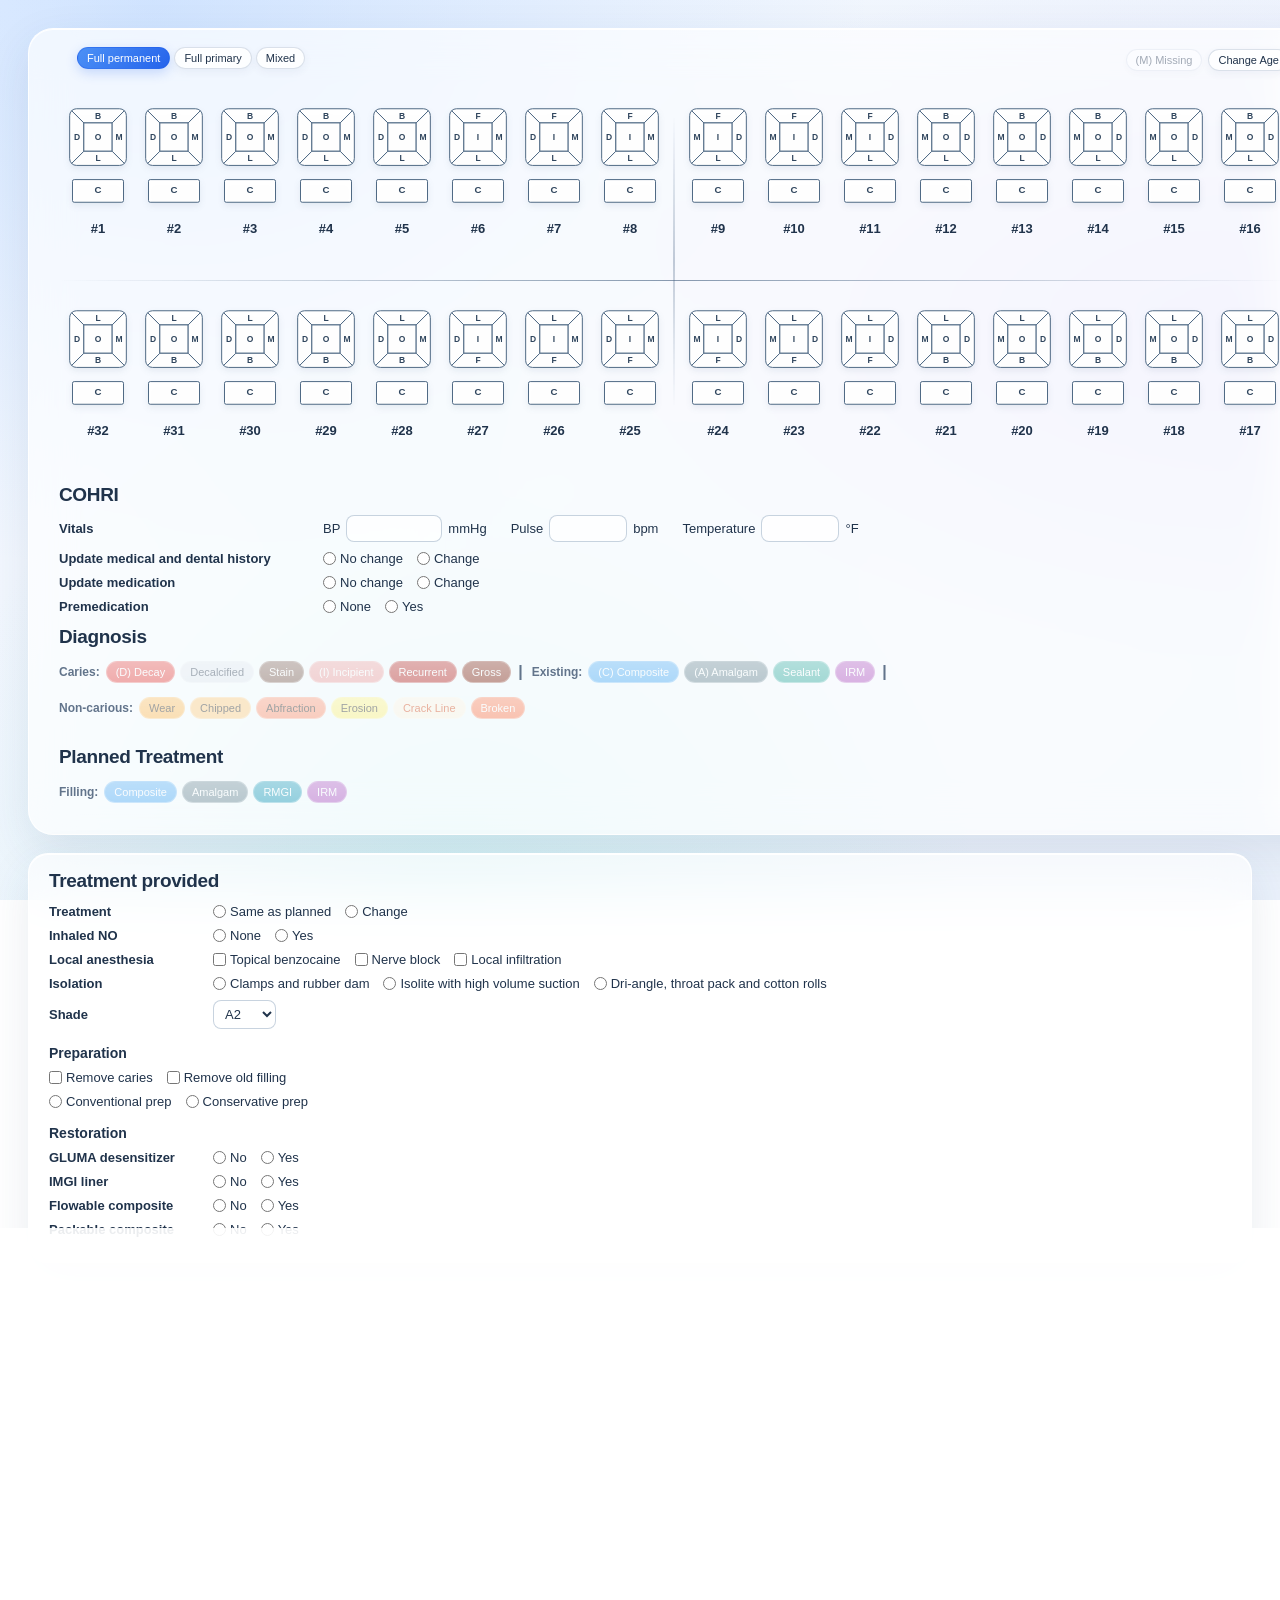
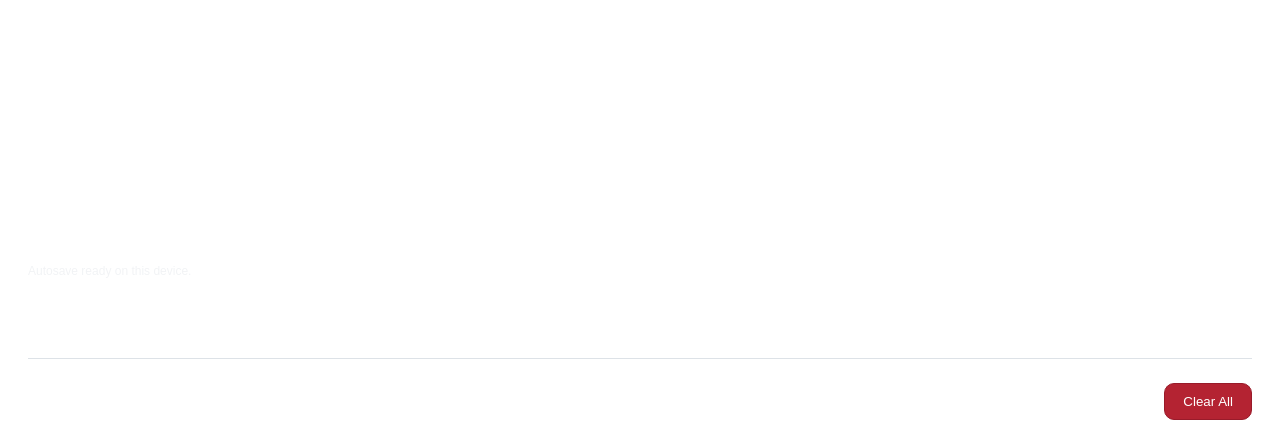
==== index.html @ 4eb02d6b "Update index.html" ====
<!DOCTYPE html>
<html lang="en">
<head>
  <meta charset="UTF-8">
  <meta name="viewport" content="width=device-width, initial-scale=1.0">
  <title>Composite Restoration Note</title>
  <link rel="stylesheet" href="style.css">
</head>
<body>
  <div class="odontogram-grid">
    <div class="dentition-canvas">
      <div class="dentition-controls" aria-label="Dentition">
        <button type="button" class="dentition-button active" data-dentition="permanent" aria-pressed="true">Full permanent</button>
        <button type="button" class="dentition-button" data-dentition="primary" aria-pressed="false">Full primary</button>
        <button type="button" class="dentition-button" data-dentition="mixed" aria-pressed="false">Mixed</button>
      </div>
      <div class="arch" id="maxillary"></div>
      <div class="quadrant-horizontal-line"></div>
      <div class="arch" id="mandibular"></div>
      <div class="main-odontogram-controls">
        <button id="missingMain" class="finding whole-finding btn-missing" data-name="missing" aria-keyshortcuts="m">(M) Missing</button>
        <button id="changeAge" class="main-control-button">Change Age</button>
      </div>
    </div>
    <section class="clinical-panel vitals-panel cohri-panel" aria-labelledby="cohriHeading">
      <h2 id="cohriHeading">COHRI</h2>
      <div class="cohri-row">
        <span class="cohri-label">Vitals</span>
        <div class="vitals-fields">
        <label class="vital-field" for="vitalBP">BP
          <input id="vitalBP" class="vitals-input" data-vital="bp" type="text" inputmode="text" aria-describedby="bpUnit">
          <span id="bpUnit">mmHg</span>
        </label>
        <label class="vital-field" for="vitalPulse">Pulse
          <input id="vitalPulse" class="vitals-input" data-vital="pulse" type="text" inputmode="numeric" aria-describedby="pulseUnit">
          <span id="pulseUnit">bpm</span>
        </label>
        <label class="vital-field" for="vitalTemperature">Temperature
          <input id="vitalTemperature" class="vitals-input" data-vital="temperature" type="text" inputmode="decimal" aria-describedby="temperatureUnit">
          <span id="temperatureUnit">°F</span>
        </label>
        </div>
      </div>
      <div class="cohri-row" role="group" aria-labelledby="historyLabel">
        <span class="cohri-label" id="historyLabel">Update medical and dental history</span>
        <label class="cohri-option"><input class="cohri-choice" type="radio" name="cohri-history" value="no-change" aria-keyshortcuts="N" title="Press N to select this option in the focused line"> No change</label>
        <label class="cohri-option"><input class="cohri-choice" type="radio" name="cohri-history" value="change" aria-controls="historyDetails" aria-keyshortcuts="Y" title="Press Y to select this option in the focused line"> Change</label>
        <input id="historyDetails" class="cohri-details" type="text" aria-label="Update medical and dental history details" hidden>
      </div>
      <div class="cohri-row" role="group" aria-labelledby="medicationLabel">
        <span class="cohri-label" id="medicationLabel">Update medication</span>
        <label class="cohri-option"><input class="cohri-choice" type="radio" name="cohri-medication" value="no-change" aria-keyshortcuts="N" title="Press N to select this option in the focused line"> No change</label>
        <label class="cohri-option"><input class="cohri-choice" type="radio" name="cohri-medication" value="change" aria-controls="medicationDetails" aria-keyshortcuts="Y" title="Press Y to select this option in the focused line"> Change</label>
        <input id="medicationDetails" class="cohri-details" type="text" aria-label="Update medication details" hidden>
      </div>
      <div class="cohri-row" role="group" aria-labelledby="premedicationLabel">
        <span class="cohri-label" id="premedicationLabel">Premedication</span>
        <label class="cohri-option"><input class="cohri-choice" type="radio" name="cohri-premedication" value="none" aria-keyshortcuts="N" title="Press N to select this option in the focused line"> None</label>
        <label class="cohri-option"><input class="cohri-choice" type="radio" name="cohri-premedication" value="yes" aria-controls="premedicationDetails" aria-keyshortcuts="Y" title="Press Y to select this option in the focused line"> Yes</label>
        <input id="premedicationDetails" class="cohri-details" type="text" aria-label="Premedication details" hidden>
      </div>
    </section>
    <section class="clinical-panel odontogram-findings">
      <h2>Diagnosis</h2>
      <div class="finding-section">
        <div class="finding-row">
          <span class="finding-label">Caries:</span>
          <button class="finding surface-finding btn-caries" data-name="decay" aria-keyshortcuts="d">(D) Decay</button>
          <button class="finding surface-finding btn-decalcified" data-name="decalcified">Decalcified</button>
          <button class="finding surface-finding btn-stain" data-name="stain">Stain</button>
          <button class="finding surface-finding btn-incipient" data-name="incipient caries" aria-keyshortcuts="i">(I) Incipient</button>
          <button class="finding surface-finding btn-recurrent" data-name="recurrent caries">Recurrent</button>
          <button class="finding surface-finding btn-gross" data-name="gross caries">Gross</button>
        </div>
        <div class="finding-row">
          <span class="finding-label">Existing:</span>
          <button class="finding surface-finding btn-composite" data-name="composite" aria-keyshortcuts="c">(C) Composite</button>
          <button class="finding surface-finding btn-amalgam" data-name="amalgam" aria-keyshortcuts="a">(A) Amalgam</button>
          <button class="finding surface-finding btn-sealant" data-name="sealant">Sealant</button>
          <button class="finding surface-finding btn-irm" data-name="IRM">IRM</button>
        </div>
        <div class="finding-row">
          <span class="finding-label">Non-carious:</span>
          <button type="button" class="finding surface-finding btn-wear" data-name="wear">Wear</button>
          <button type="button" class="finding surface-finding btn-chipped" data-name="chipped">Chipped</button>
          <button type="button" class="finding surface-finding btn-abfraction" data-name="abfraction">Abfraction</button>
          <button type="button" class="finding surface-finding btn-erosion" data-name="erosion">Erosion</button>
          <button type="button" class="finding surface-finding btn-crack" data-name="crack line">Crack Line</button>
          <button type="button" class="finding surface-finding btn-broken" data-name="broken">Broken</button>
        </div>
      </div>
      <div id="diagnosisTags" class="diagnosis-tags" role="group" aria-label="Select or delete diagnoses"></div>
    </section>
    <section class="clinical-panel planned-treatment">
      <h2>Planned Treatment</h2>
      <div class="treatment-section">
        <div class="finding-row">
          <span class="finding-label">Filling:</span>
          <button type="button" class="treatment surface-treatment btn-composite" data-treatment="Composite">Composite</button>
          <button type="button" class="treatment surface-treatment btn-amalgam" data-treatment="Amalgam">Amalgam</button>
          <button type="button" class="treatment surface-treatment btn-rmgi" data-treatment="RMGI">RMGI</button>
          <button type="button" class="treatment surface-treatment btn-irm" data-treatment="IRM">IRM</button>
        </div>
      </div>
      <div id="plannedTreatmentTags" class="diagnosis-tags" role="group" aria-label="Select or delete planned treatments"></div>
    </section>
  </div>
  <section class="clinical-panel treatment-provided" aria-labelledby="providedHeading">
    <h2 id="providedHeading">Treatment provided</h2>
    <div class="cohri-row provided-main-row" role="group" aria-labelledby="providedPlanLabel">
        <span id="providedPlanLabel" class="cohri-label">Treatment</span>
        <label class="cohri-option"><input class="cohri-choice" type="radio" name="cohri-provided" value="same-as-planned" aria-keyshortcuts="N" title="Press N to select this option in the focused line"> Same as planned</label>
        <label class="cohri-option"><input class="cohri-choice" type="radio" name="cohri-provided" value="change" aria-controls="providedTreatmentTags"> Change</label>
        <div id="providedTreatmentTags" class="diagnosis-tags provided-tags" role="group" aria-label="Select or delete provided treatments" hidden></div>
        <input id="providedDetails" class="cohri-details" type="text" aria-label="Treatment provided changes" hidden>
      </div>
    <div class="cohri-row provided-main-row" role="group" aria-labelledby="inhaledNOLabel">
      <span id="inhaledNOLabel" class="cohri-label">Inhaled NO</span>
      <label class="cohri-option"><input id="inhaledNONone" class="provided-input" type="radio" name="inhaledNO" value="none" aria-keyshortcuts="N" title="Press N to select this option in the focused line"> None</label>
      <label class="cohri-option"><input id="inhaledNOYes" class="provided-input" type="radio" name="inhaledNO" value="yes" aria-keyshortcuts="Y" title="Press Y to select this option in the focused line"> Yes</label>
    </div>
    <div class="cohri-row provided-main-row" role="group" aria-labelledby="localAnesthesiaLabel">
      <span id="localAnesthesiaLabel" class="cohri-label">Local anesthesia</span>
      <label class="cohri-option"><input id="topicalBenzocaine" class="provided-input" type="checkbox"> Topical benzocaine</label>
      <label class="cohri-option"><input id="nerveBlock" class="provided-input" type="checkbox" aria-controls="nerveBlockDetails"> Nerve block</label>
      <label class="cohri-option"><input id="localInfiltration" class="provided-input" type="checkbox" aria-controls="infiltrationDetails"> Local infiltration</label>
    </div>
    <div id="nerveBlockDetails" class="provided-conditional anesthesia-details" hidden>
      <h3>Nerve block</h3>
        <div class="anesthesia-fields">
          <label for="nerveCarpules"># of carpules <input id="nerveCarpules" class="provided-input provided-number" type="number" min="0" step="any"></label>
          <label for="nerveLA">Name of LA <select id="nerveLA" class="provided-input">
            <option value="lidocaine" selected>2% Lidocaine with 1:100K epi</option>
            <option value="articaine">4% of Articaine with 1:100K epi</option>
            <option value="mepivacaine">3% of Mepivacaine (plain)</option>
            <option value="bupivacaine">0.5% of Bupivacaine with 1:200K epi</option>
          </select></label>
        </div>
      <div class="anesthesia-locations">
        <span class="field-caption">Locations</span>
        <div class="nerve-side">
          <label class="cohri-option"><input id="nerveRight" class="provided-input" type="checkbox" aria-controls="nerveRightBlocks"> Right</label>
          <div id="nerveRightBlocks" class="provided-conditional block-options" hidden>
            <label class="cohri-option"><input id="nerveRight0" class="provided-input" type="checkbox"> PSA</label>
            <label class="cohri-option"><input id="nerveRight1" class="provided-input" type="checkbox"> MSA</label>
            <label class="cohri-option"><input id="nerveRight2" class="provided-input" type="checkbox"> ASA</label>
            <label class="cohri-option"><input id="nerveRight3" class="provided-input" type="checkbox"> Palatal</label>
            <label class="cohri-option"><input id="nerveRight4" class="provided-input" type="checkbox"> IAN</label>
            <label class="cohri-option"><input id="nerveRight5" class="provided-input" type="checkbox"> Buccal block</label>
            <label class="cohri-option"><input id="nerveRight6" class="provided-input" type="checkbox"> Mental block</label>
          </div>
        </div>
        <div class="nerve-side">
          <label class="cohri-option"><input id="nerveLeft" class="provided-input" type="checkbox" aria-controls="nerveLeftBlocks"> Left</label>
          <div id="nerveLeftBlocks" class="provided-conditional block-options" hidden>
            <label class="cohri-option"><input id="nerveLeft0" class="provided-input" type="checkbox"> PSA</label>
            <label class="cohri-option"><input id="nerveLeft1" class="provided-input" type="checkbox"> MSA</label>
            <label class="cohri-option"><input id="nerveLeft2" class="provided-input" type="checkbox"> ASA</label>
            <label class="cohri-option"><input id="nerveLeft3" class="provided-input" type="checkbox"> Palatal</label>
            <label class="cohri-option"><input id="nerveLeft4" class="provided-input" type="checkbox"> IAN</label>
            <label class="cohri-option"><input id="nerveLeft5" class="provided-input" type="checkbox"> Buccal block</label>
            <label class="cohri-option"><input id="nerveLeft6" class="provided-input" type="checkbox"> Mental block</label>
          </div>
        </div>
      </div>
    </div>
    <div id="infiltrationDetails" class="provided-conditional anesthesia-details" hidden>
      <h3>Local infiltration</h3>
        <div class="anesthesia-fields">
          <label for="infiltrationCarpules"># of carpules <input id="infiltrationCarpules" class="provided-input provided-number" type="number" min="0" step="any"></label>
          <label for="infiltrationLA">Name of LA <select id="infiltrationLA" class="provided-input">
            <option value="lidocaine">2% Lidocaine with 1:100K epi</option>
            <option value="articaine" selected>4% of Articaine with 1:100K epi</option>
            <option value="mepivacaine">3% of Mepivacaine (plain)</option>
            <option value="bupivacaine">0.5% of Bupivacaine with 1:200K epi</option>
          </select></label>
        </div>
    </div>
    <div class="cohri-row provided-main-row" role="group" aria-labelledby="isolationLabel">
      <span id="isolationLabel" class="cohri-label">Isolation</span>
      <label class="cohri-option"><input id="isolationDam" class="provided-input" type="radio" name="isolation" value="rubber-dam"> Clamps and rubber dam</label>
      <label class="cohri-option"><input id="isolationIsolite" class="provided-input" type="radio" name="isolation" value="isolite"> Isolite with high volume suction</label>
      <label class="cohri-option"><input id="isolationCotton" class="provided-input" type="radio" name="isolation" value="cotton-rolls"> Dri-angle, throat pack and cotton rolls</label>
    </div>
    <div class="cohri-row provided-main-row">
      <label class="cohri-label" for="providedShade">Shade</label>
      <select id="providedShade" class="provided-input"><option>A1</option><option selected>A2</option><option>A3</option><option>A3.5</option><option>B1</option><option>B2</option><option>C1</option></select>
    </div>
    <section class="provided-section" aria-labelledby="preparationHeading">
      <h3 id="preparationHeading">Preparation</h3>
      <div class="cohri-row" role="group" aria-label="Removal">
        <label class="cohri-option"><input id="removeCaries" class="provided-input" type="checkbox"> Remove caries</label>
        <label class="cohri-option"><input id="removeOldFilling" class="provided-input" type="checkbox"> Remove old filling</label>
      </div>
      <div class="cohri-row" role="group" aria-label="Preparation technique">
        <label class="cohri-option"><input id="conventionalPrep" class="provided-input" type="radio" name="preparation-technique" value="conventional"> Conventional prep</label>
        <label class="cohri-option"><input id="conservativePrep" class="provided-input" type="radio" name="preparation-technique" value="conservative"> Conservative prep</label>
      </div>
      <div id="proximalPrep" class="cohri-row provided-conditional" role="group" aria-label="M or D preparation" hidden>
        <label class="cohri-option"><input id="mdBox" class="provided-input" type="radio" name="proximal-preparation" value="box"> M/D box</label>
        <label class="cohri-option"><input id="slotPrep" class="provided-input" type="radio" name="proximal-preparation" value="slot"> Slot prep</label>
      </div>
    </section>
    <section class="provided-section" aria-labelledby="restorationHeading">
      <h3 id="restorationHeading">Restoration</h3>
      <div class="cohri-row" role="group" aria-labelledby="glumaLabel">
        <span id="glumaLabel" class="cohri-label">GLUMA desensitizer</span>
        <label class="cohri-option"><input id="glumaNo" class="provided-input" type="radio" name="restoration-gluma" value="no" aria-keyshortcuts="N" title="Press N to select this option in the focused line"> No</label>
        <label class="cohri-option"><input id="glumaYes" class="provided-input" type="radio" name="restoration-gluma" value="yes" aria-keyshortcuts="Y" title="Press Y to select this option in the focused line"> Yes</label>
      </div>
      <div class="cohri-row" role="group" aria-labelledby="imgiLabel">
        <span id="imgiLabel" class="cohri-label">IMGI liner</span>
        <label class="cohri-option"><input id="imgiNo" class="provided-input" type="radio" name="restoration-imgi" value="no" aria-keyshortcuts="N" title="Press N to select this option in the focused line"> No</label>
        <label class="cohri-option"><input id="imgiYes" class="provided-input" type="radio" name="restoration-imgi" value="yes" aria-keyshortcuts="Y" title="Press Y to select this option in the focused line"> Yes</label>
      </div>
      <div class="cohri-row" role="group" aria-labelledby="flowableLabel">
        <span id="flowableLabel" class="cohri-label">Flowable composite</span>
        <label class="cohri-option"><input id="flowableNo" class="provided-input" type="radio" name="restoration-flowable" value="no" aria-keyshortcuts="N" title="Press N to select this option in the focused line"> No</label>
        <label class="cohri-option"><input id="flowableYes" class="provided-input" type="radio" name="restoration-flowable" value="yes" aria-keyshortcuts="Y" title="Press Y to select this option in the focused line"> Yes</label>
      </div>
      <div class="cohri-row" role="group" aria-labelledby="compactableLabel">
        <span id="compactableLabel" class="cohri-label">Packable composite</span>
        <label class="cohri-option"><input id="compactableNo" class="provided-input" type="radio" name="restoration-compactable" value="no" aria-keyshortcuts="N" title="Press N to select this option in the focused line"> No</label>
        <label class="cohri-option"><input id="compactableYes" class="provided-input" type="radio" name="restoration-compactable" value="yes" aria-keyshortcuts="Y" title="Press Y to select this option in the focused line"> Yes</label>
      </div>
    </section>
  </section>
  <section class="clinical-panel treatment-provided note-panel" aria-labelledby="noteHeading">
    <h2 id="noteHeading">Note</h2>
    <div class="cohri-row note-fields-row">
      <label for="noteNV">NV: <input id="noteNV" class="provided-input" type="text" aria-label="Next visit"></label>
      <label for="notePreceptor">Preceptor: <select id="notePreceptor" class="provided-input"><option value="">Choose a preceptor</option><option value="Dr. Doyle">Dr. Doyle</option><option value="Dr. Hoch">Dr. Hoch</option><option value="Dr. Kohler">Dr. Kohler</option><option value="Dr. Palo">Dr. Palo</option><option value="Dr. McAllister">Dr. McAllister</option><option value="Dr. Roberts">Dr. Roberts</option><option value="Dr. Calderbank">Dr. Calderbank</option><option value="Dr. Goldsmith">Dr. Goldsmith</option><option value="Dr. Pollock">Dr. Pollock</option><option value="Dr. Poe">Dr. Poe</option><option value="Others">Others</option></select><input id="notePreceptorOther" class="provided-input" type="text" aria-label="Other preceptor name" placeholder="Preceptor name" hidden></label>
      <div class="different-preceptors" role="group" aria-label="Different preceptors"><span>If different preceptor</span><div class="different-preceptor-option"><label class="cohri-option"><input id="noteCodesDifferent" class="provided-input" type="checkbox" aria-controls="noteCodesFields">for completing codes</label><span id="noteCodesFields" class="different-preceptor-fields" hidden><select id="noteCodesPreceptor" class="provided-input" aria-label="Preceptor for completing codes"><option value="">Choose a preceptor</option><option value="Dr. Doyle">Dr. Doyle</option><option value="Dr. Hoch">Dr. Hoch</option><option value="Dr. Kohler">Dr. Kohler</option><option value="Dr. Palo">Dr. Palo</option><option value="Dr. McAllister">Dr. McAllister</option><option value="Dr. Roberts">Dr. Roberts</option><option value="Dr. Calderbank">Dr. Calderbank</option><option value="Dr. Goldsmith">Dr. Goldsmith</option><option value="Dr. Pollock">Dr. Pollock</option><option value="Dr. Poe">Dr. Poe</option><option value="Others">Others</option></select><input id="noteCodesOther" class="provided-input" type="text" aria-label="Other preceptor for completing codes" placeholder="Preceptor name" hidden></span></div><div class="different-preceptor-option"><label class="cohri-option"><input id="noteSwipeDifferent" class="provided-input" type="checkbox" aria-controls="noteSwipeFields">for swiping note</label><span id="noteSwipeFields" class="different-preceptor-fields" hidden><select id="noteSwipePreceptor" class="provided-input" aria-label="Preceptor for swiping note"><option value="">Choose a preceptor</option><option value="Dr. Doyle">Dr. Doyle</option><option value="Dr. Hoch">Dr. Hoch</option><option value="Dr. Kohler">Dr. Kohler</option><option value="Dr. Palo">Dr. Palo</option><option value="Dr. McAllister">Dr. McAllister</option><option value="Dr. Roberts">Dr. Roberts</option><option value="Dr. Calderbank">Dr. Calderbank</option><option value="Dr. Goldsmith">Dr. Goldsmith</option><option value="Dr. Pollock">Dr. Pollock</option><option value="Dr. Poe">Dr. Poe</option><option value="Others">Others</option></select><input id="noteSwipeOther" class="provided-input" type="text" aria-label="Other preceptor for swiping note" placeholder="Preceptor name" hidden></span></div></div>
    </div>
    <div id="generatedNote" role="textbox" aria-label="Editable clinical note" aria-multiline="true" contenteditable="true" spellcheck="true" tabindex="0"></div>
    <div class="copy-note-controls"><button id="copyNote" type="button">Copy Note</button><span id="noteCopyStatus" role="status"></span></div>
  </section>
  <div id="autosaveMessage" role="status"></div>
  <div class="clear-all-area">
    <button id="clearAll" type="button">Clear All</button>
  </div>
  <dialog id="clearAllDialog" aria-labelledby="clearAllTitle" aria-describedby="clearAllDescription">
    <h3 id="clearAllTitle">Clear all data?</h3>
    <p id="clearAllDescription">Delete all diagnoses, planned and provided treatments, and COHRI information, and reset tooth settings? This cannot be undone.</p>
    <div class="clear-all-actions">
      <button id="cancelClearAll" type="button" autofocus>No, keep data</button>
      <button id="confirmClearAll" type="button">Yes, delete all</button>
    </div>
  </dialog>
  <script src="script.js"></script>
</body>
</html>
---- style.css ----
* { font-family:Arial,sans-serif; }
body { font-family:Arial,sans-serif; }
button,input,textarea,select { font-family:Arial,sans-serif; }
h2 { margin-top:25px; }
hr { margin-top:25px; margin-bottom:20px; border-top:1px solid #bbb; }
.odontogram-grid { position:relative; display:inline-block; }
.dentition-canvas::after { content:""; position:absolute; transform:translateX(-50%); pointer-events:none; z-index:0; }
.quadrant-horizontal-line { width:100%; margin:5px 0 12px 0; }
.arch { display:flex; gap:8px; align-items:flex-start; overflow-x:auto; padding:10px 5px; margin-bottom:8px; }
.tooth { width:68px; min-width:68px; text-align:center; position:relative; z-index:1; }
.tooth.midline { margin-right:12px; }
.tooth-diagram { width:68px; display:block; margin:auto; overflow:visible; }
.surface { cursor:pointer; }
.surface:hover { fill:#eeeeee; }
.tooth-diagram text { font-family:Arial,sans-serif; font-size:15px; text-anchor:middle; pointer-events:none; user-select:none; }
.cervical-surface { cursor:pointer; }
.cervical-label { font-family:Arial,sans-serif; font-size:17px !important; font-weight:bold; text-anchor:middle; dominant-baseline:middle; pointer-events:none; }
.tooth-number { display:inline-flex; align-items:center; justify-content:center; min-width:30px; min-height:26px; padding:2px 4px; box-sizing:border-box; font-family:Arial,sans-serif; font-weight:bold; cursor:pointer; }
.position-display { min-height:16px; margin-top:3px; font-family:Arial,sans-serif; font-size:10px; text-align:center; }
.position-item { display:block; white-space:nowrap; }
.main-odontogram-controls { display:flex; justify-content:center; align-items:center; }
#missingMain { padding:6px 15px; white-space:nowrap; }
#changeAge { padding:6px 15px; background:white; color:#333; border:1px solid #777; border-radius:999px; font-family:Arial,sans-serif; font-size:13px; font-weight:700; line-height:1.15; white-space:nowrap; cursor:pointer; }
#changeAge:hover { background:#eeeeee; }
.finding-section { max-width:1100px; }
.finding-row { display:flex; align-items:center; flex-wrap:wrap; }
.finding { padding:6px 15px; margin:2px; border:none; border-radius:999px; font-family:Arial,sans-serif; font-size:13px; font-weight:normal; line-height:1.15; cursor:pointer; transition:transform 0.12s ease,box-shadow 0.12s ease,opacity 0.12s ease; }
.btn-featured { padding:9px 22.5px; font-size:19.5px; }
.finding:hover:not(:disabled) { transform:translateY(-1px); box-shadow:0 2px 5px rgba(0,0,0,0.20); }
.finding:active:not(:disabled) { transform:translateY(0); }
.finding:disabled { opacity:0.4; cursor:not-allowed; }
.btn-stain { background:#795548; color:white; }
.btn-caries { background:#e53935; color:white; }
.btn-incipient { background:#ef9a9a; color:white; }
.btn-recurrent { background:#b71c19; color:white; }
.btn-gross { background:#7D1702; color:white; }
.btn-composite { background:#42a5f5; color:white; }
.btn-amalgam { background:#607d8b; color:white; }
.btn-sealant { background:#26a69a; color:white; }
.btn-irm { background:#ab47bc; color:white; }
.btn-wear { background:#ffb74d; color:#222; }
.btn-abfraction { background:#ff8a65; color:#222; }
.btn-erosion { background:#fff176; color:#222; }
.btn-crack { background:#fff3e0; color:#d84315; border:2px solid #d84315; }
.btn-broken { background:#ff7043; color:white; }
.btn-zirconia { background:#ab47bc; color:white; }
.btn-pfm { background:#5c6bc0; color:white; }
.btn-metal { background:#607d8b; color:white; }
.btn-bridge { background:#ffa726; color:#222; }
.btn-rct,.btn-post-core { background:#66bb6a; color:white; }
.btn-implant { background:#26a69a; color:white; }
.btn-root-tip { background:#9e9e9e; color:white; }
.btn-missing { background:#e0e0e0; color:#333; border:1px solid #777; }
.position-button { background:#78909c; }
.surface.stain { fill:#795548; }
.surface.caries { fill:#e53935; }
.surface.incipient-caries { fill:#ef9a9a; }
.surface.recurrent-caries { fill:#c62828; }
.surface.gross-caries { fill:#7f0000; }
.surface.sealant { fill:#26a69a; }
.surface.wear { fill:#ffb74d; }
.surface.abfraction { fill:#ff8a65; }
.surface.erosion { fill:#fff176; }
.surface.crack-line { fill:#fff3e0; stroke:#d84315; stroke-width:5; }
.surface.broken { fill:#ff7043; stroke:#bf360c; stroke-width:4; }
.tooth-diagram.zirconia-crown { outline:5px solid #ab47bc; outline-offset:2px; }
.tooth-diagram.pfm-crown { outline:5px solid #5c6bc0; outline-offset:2px; }
.tooth-diagram.metal-crown { outline:5px solid #616161; outline-offset:2px; }
.tooth-diagram.bridge { outline:5px solid #ffa726; outline-offset:2px; }
.tooth-diagram.rct { outline-offset:2px; }
.tooth-diagram.post-core { outline-offset:2px; }
.tooth-diagram.implant { outline:5px solid #26a69a; outline-offset:2px; }
.tooth-diagram.root-tip .surface:not(.cervical-surface) { display:none; }
.tooth-diagram.root-tip text:not(.cervical-label) { display:none; }
.tooth-diagram.root-tip .cervical-surface { display:block; fill:#bdbdbd; stroke:#555; stroke-width:2; }
.tooth-diagram.root-tip .cervical-label { display:block; }
#output { width:700px; max-width:90%; border:1px solid #999; background:white; margin-bottom:10px; }
.chart-entry { display:flex; align-items:center; justify-content:space-between; gap:15px; border-bottom:1px solid #eeeeee; }
.chart-text { flex:1; min-height:24px; padding:3px 5px; font-family:Arial,sans-serif; cursor:text; }
.chart-mobility { color:#e53935; font-weight:bold; }
.delete-chart-line { flex-shrink:0; width:26px; height:26px; padding:0; border:1px solid #c62828; font-family:Arial,sans-serif; font-size:18px; font-weight:bold; line-height:22px; cursor:pointer; }
.chart-controls button { padding:6px 14px; margin-right:5px; border:1px solid #777; border-radius:999px; background:white; font-family:Arial,sans-serif; font-size:13px; font-weight:700; cursor:pointer; }
.chart-controls button:hover { background:#eeeeee; }
#copyMessage { margin-top:8px; min-height:20px; font-family:Arial,sans-serif; font-weight:bold; }
.tooth[hidden] { display:block !important; visibility:hidden; pointer-events:none; }
.dentition-controls { display:flex; }
.dentition-button { padding:8px 14px; border:1px solid rgba(100,116,139,.35); border-radius:999px; background:rgba(255,255,255,.8); color:#334155; font:normal 13px Arial,sans-serif; cursor:pointer; box-shadow:0 3px 8px rgba(15,23,42,.08); backdrop-filter:blur(12px); }
.dentition-button:hover { filter:brightness(.96); }
.dentition-button:focus-visible { outline:2px solid #2563eb; outline-offset:3px; }
.btn-decalcified { background:#e2e8f0; color:#334155; border:1px solid #94a3b8; }
.surface.decalcified { fill:#e2e8f0; stroke:#94a3b8; stroke-dasharray:3 2; }
.btn-parl { background:#7c3aed; color:white; }
.btn-paro { background:#a16207; color:white; }
.btn-ankylosis { background:#475569; color:white; }
.tooth-diagram.parl { outline:3px dashed #7c3aed; outline-offset:3px; }
.tooth-diagram.paro { outline:3px dotted #a16207; outline-offset:3px; }
.tooth-diagram.ankylosis { outline:4px double #475569; outline-offset:3px; }
.tooth[hidden] .tooth-number { visibility:visible; pointer-events:auto; opacity:0.45; filter:blur(0.6px); }
.clinical-panels { display:grid; max-width:1450px; align-items:start; }
.clinical-panel { min-width:0; }
.clinical-panels .finding-section,.treatment-section { border:1px solid rgba(148,163,184,.35); border-radius:18px; background:rgba(255,255,255,.7); box-shadow:0 8px 24px rgba(15,23,42,.06); backdrop-filter:blur(16px); }
.treatment { padding:6px 15px; margin:2px; border:none; border-radius:999px; font:normal 13px Arial,sans-serif; line-height:1.15; cursor:pointer; transition:transform .12s,box-shadow .12s; }
.treatment:hover:not(:disabled) { transform:translateY(-1px); box-shadow:0 2px 5px rgba(0,0,0,.2); }
.treatment:disabled { opacity:.4; cursor:not-allowed; }
.btn-watch { background:#64748b; color:white; }
.btn-sdf { background:#334155; color:white; }
.btn-cbu { background:#0284c7; color:white; }
.btn-rmgi { background:#0891b2; color:white; }
.btn-extraction { background:#dc2626; color:white; }
.btn-lengthening { background:#d97706; color:white; }
@media (max-width:1000px) {
  .clinical-panels { grid-template-columns:1fr; gap:8px; }
}
.btn-ssc { background:#78909c; color:white; }
.tooth-diagram.ssc { outline:5px solid #78909c; outline-offset:2px; }
.extraction-cross { display:none; fill:none; stroke:#e53935; stroke-width:7; stroke-linecap:round; pointer-events:none; }
.tooth-diagram.extraction-planned .extraction-cross { display:block; }
:root { --glass:rgba(255,255,255,.66); --glass-border:rgba(255,255,255,.9); --ink:#20334b; --muted:#62748b; --panel-shadow:0 16px 45px rgba(39,73,112,.10),inset 0 1px 0 rgba(255,255,255,.95); }
body { margin:0; padding:28px; min-height:100vh; color:var(--ink); background:radial-gradient(ellipse at 12% 0%,rgba(99,164,255,.25),transparent 45%),radial-gradient(ellipse at 95% 35%,rgba(167,139,250,.18),transparent 42%),radial-gradient(ellipse at 35% 100%,rgba(94,234,212,.17),transparent 45%),linear-gradient(135deg,#f5f9ff,#eaf1fb); background-attachment:fixed; }
h2 { margin:24px 0 14px; font-size:19px; letter-spacing:-.35px; color:var(--ink); }
hr { height:1px; border:0; margin:25px 0 10px; background:linear-gradient(90deg,rgba(94,116,145,.28),transparent); }
.odontogram-grid { padding:18px 18px 16px; border:1px solid var(--glass-border); border-radius:25px; background:var(--glass); box-shadow:var(--panel-shadow); backdrop-filter:blur(22px); -webkit-backdrop-filter:blur(22px); }
.dentition-canvas::after { top:68px; bottom:66px; width:1px; background:linear-gradient(transparent,rgba(74,101,132,.65),transparent); }
.quadrant-horizontal-line { height:1px; background:linear-gradient(90deg,transparent,rgba(74,101,132,.65),transparent); }
.arch { padding-top:12px; padding-bottom:12px; }
.tooth-diagram { filter:drop-shadow(0 3px 3px rgba(37,67,105,.09)); }
.surface { fill:rgba(255,255,255,.95); stroke:#496480; stroke-width:1.7; transition:fill .15s,stroke .15s; }
.surface:hover { stroke:#2563eb; }
.cervical-surface { fill:rgba(255,255,255,.95); stroke:#496480; stroke-width:1.7; }
.surface.selected { fill:#ffe38a !important; stroke:#d99b16; }
.tooth-diagram text { fill:#30465e; font-weight:600; }
.tooth-number { border:1px solid transparent; border-radius:9px; font-size:13px; color:var(--ink); transition:background .15s,box-shadow .15s; }
.tooth-number:hover { background:rgba(255,255,255,.85); border-color:rgba(118,145,175,.25); box-shadow:0 3px 8px rgba(36,62,96,.08); }
.tooth-number.selected { background:#ffe38a; border-color:#e3bd52; color:#604816; box-shadow:0 3px 9px rgba(215,168,41,.18); }
.position-display { color:var(--muted); font-weight:normal; line-height:1.35; }
.dentition-controls { margin-bottom:12px; }
.dentition-button,#changeAge,#missingMain,.chart-controls button { padding:7px 15px; border:1px solid rgba(135,157,185,.30); border-radius:999px; background:rgba(255,255,255,.72); color:var(--ink); font-size:13px; font-weight:normal; box-shadow:inset 0 1px 0 rgba(255,255,255,.95),0 3px 9px rgba(44,75,114,.06); backdrop-filter:blur(12px); -webkit-backdrop-filter:blur(12px); transition:background .15s,box-shadow .15s,transform .15s; }
.dentition-button.active { color:white; background:linear-gradient(135deg,#4c91f6,#2563eb); border-color:rgba(37,99,235,.45); box-shadow:0 4px 12px rgba(37,99,235,.22); }
.dentition-button:hover,#changeAge:hover,#missingMain:hover:not(:disabled),.chart-controls button:hover { transform:translateY(-1px); box-shadow:0 5px 12px rgba(44,75,114,.12); }
.main-odontogram-controls { margin-top:10px; }
.clinical-panels { gap:22px; }
.clinical-panels .finding-section,.treatment-section,#output { border:1px solid var(--glass-border); border-radius:22px; background:var(--glass); box-shadow:var(--panel-shadow); backdrop-filter:blur(22px); -webkit-backdrop-filter:blur(22px); }
.clinical-panels .finding-section,.treatment-section { padding:20px; }
.finding-row { gap:6px; margin-bottom:0; padding:10px 0; }
.finding-row:last-child { border-bottom:0; }
.finding-label { width:145px; min-width:145px; font-size:12px; color:var(--muted); font-weight:600; }
.finding,.treatment { border:1px solid rgba(255,255,255,.28); background-image:linear-gradient(180deg,rgba(255,255,255,.17),rgba(255,255,255,0)); border-radius:999px; font-weight:normal; box-shadow:inset 0 1px 0 rgba(255,255,255,.22),0 3px 7px rgba(37,61,94,.09); transition:transform .15s,box-shadow .15s; }
.finding:hover:not(:disabled),.treatment:hover:not(:disabled) { transform:translateY(-2px); box-shadow:inset 0 1px 0 rgba(255,255,255,.25),0 6px 12px rgba(37,61,94,.16); }
.finding:active:not(:disabled),.treatment:active:not(:disabled) { transform:translateY(0); }
.finding:disabled,.treatment:disabled { opacity:.4; box-shadow:none; }
.position-button { background-color:#dbe3ec; color:#44576c; border-color:rgba(118,145,175,.2); }
.position-button[data-name="mobility"] { color:#c92538; }
#output { padding:15px; min-height:130px; }
.chart-entry { padding:8px 6px; border-bottom-color:rgba(118,145,175,.16); border-radius:8px; }
.chart-entry:hover { background:rgba(255,255,255,.42); }
.chart-text { font-size:14px; line-height:1.5; border-radius:6px; }
.chart-text:hover { background:rgba(255,255,255,.48); }
.chart-text:focus { background:rgba(255,255,255,.85); outline:2px solid rgba(59,130,246,.4); }
.delete-chart-line { border-radius:8px; background:rgba(255,255,255,.6); border-color:rgba(220,38,38,.3); color:#d12b3e; }
.delete-chart-line:hover { background:#d12b3e; color:white; }
#copyMessage { color:#16815e; font-size:13px; }
button:focus-visible,.tooth-number:focus-visible { outline:2px solid #2563eb; outline-offset:3px; }
@media (max-width:1000px) {
  body { padding:16px; }
  .clinical-panels { gap:8px; }
}
@media (prefers-reduced-motion:reduce) {
  .finding,.treatment,.dentition-button,.tooth-number,.surface { transition:none; }
}
.finding.btn-featured { padding:6px 15px; font-size:13px; }
.surface.composite { fill:#42a5f5; }
.surface.amalgam { fill:#607d8b; }
.surface.irm { fill:#ab47bc; }
.crown-outline { display:none; fill:none; stroke-width:5; pointer-events:none; }
.tooth-diagram.has-crown-outline .crown-outline { display:block; }
.tooth-diagram.root-tip .crown-outline { display:none; }
.tooth-diagram.ssc,.tooth-diagram.zirconia-crown,.tooth-diagram.pfm-crown,.tooth-diagram.metal-crown,.tooth-diagram.bridge,.tooth-diagram.implant,.tooth-diagram.parl,.tooth-diagram.paro,.tooth-diagram.ankylosis { outline:none; }
.root-markers { display:flex; justify-content:center; gap:4px; min-height:14px; margin-top:4px; }
.root-marker { display:inline-block; width:12px; height:12px; border-radius:50%; box-shadow:0 1px 3px rgba(15,23,42,.15); }
.implant-symbol { display:none; stroke:#26a69a; stroke-width:3; stroke-linecap:round; stroke-linejoin:round; pointer-events:none; }
.tooth-diagram.has-implant-symbol .implant-symbol { display:block; }
.tooth-diagram.has-implant-symbol .cervical-surface,.tooth-diagram.has-implant-symbol .cervical-label { display:none; }
.endo-symbol { display:none; pointer-events:none; }
.endo-root { fill:rgba(255,255,255,.92); stroke:#496480; stroke-width:2; stroke-linejoin:round; }
.endo-canal { fill:none; stroke:#66bb6a; stroke-width:5; stroke-linecap:round; stroke-linejoin:round; }
.tooth-diagram.has-endo-symbol .endo-symbol { display:block; }
.tooth-diagram.has-endo-symbol .cervical-surface,.tooth-diagram.has-endo-symbol .cervical-label { display:none; }
.tooth-diagram.rct { outline:none; }
.tooth-diagram.has-implant-symbol .endo-symbol { display:none; }
.tooth-diagram { height:116.35px; }
.lengthening-arrows { display:none; fill:none; stroke:#eab308; stroke-width:3.5; stroke-linecap:round; stroke-linejoin:round; pointer-events:none; }
.tooth-diagram.has-lengthening-arrows .lengthening-arrows { display:block; }
.pulpotomy-symbol,.post-core-symbol { display:none; pointer-events:none; }
.pulp-chamber,.core-block { fill:#66bb6a; }
.post-shaft { fill:none; stroke:#66bb6a; stroke-width:8; stroke-linecap:round; }
.post-canal { display:none; fill:none; stroke:#66bb6a; stroke-width:5; stroke-linecap:round; }
.tooth-diagram.has-pulpotomy-symbol .pulpotomy-symbol,.tooth-diagram.has-post-core-symbol .post-core-symbol { display:block; }
.tooth-diagram.has-pulpotomy-symbol .cervical-surface,.tooth-diagram.has-pulpotomy-symbol .cervical-label,.tooth-diagram.has-post-core-symbol .cervical-surface,.tooth-diagram.has-post-core-symbol .cervical-label { display:none; }
.tooth-diagram.post-core { outline:none; }
.tooth-diagram.has-endo-symbol .pulpotomy-symbol,.tooth-diagram.has-post-core-symbol .pulpotomy-symbol,.tooth-diagram.has-post-core-symbol .endo-symbol { display:none; }
.tooth-diagram.has-post-core-symbol.has-endo-symbol .post-canal { display:block; }
.tooth-diagram.has-implant-symbol .pulpotomy-symbol,.tooth-diagram.has-implant-symbol .post-core-symbol { display:none; }
.arch { position:relative; }
.bridge-overlay { position:absolute; top:0; left:0; z-index:3; pointer-events:none; overflow:visible; }
.watch-marker { display:none; justify-content:center; margin-top:2px; }
.tooth.has-watch-marker .watch-marker { display:flex; }
.watch-marker svg { width:20px; height:13px; }
.watch-marker path { fill:rgba(255,255,255,.75); stroke:#64748b; stroke-width:2; }
.watch-marker circle { fill:#64748b; }
.endo-coronal-network { display:none; pointer-events:none; }
.tooth-diagram.has-endo-coronal .endo-coronal-network { display:block; }
.endo-coronal-network circle { fill:var(--endo-color,#66bb6a); stroke:none; }
.endo-coronal-links { fill:none; stroke:var(--endo-color,#66bb6a); stroke-width:7; stroke-linecap:round; }
.tooth-diagram.root-tip .endo-coronal-network { display:none; }
#autosaveMessage { margin-top:6px; font-size:12px; color:#62748b; }
.clear-all-area { margin-top:80px; padding-top:24px; border-top:1px solid rgba(120,140,160,.25); display:flex; justify-content:flex-end; }
#clearAll,#confirmClearAll { background:#b42332; color:white; border:1px solid #991b2a; border-radius:10px; padding:10px 18px; cursor:pointer; }
#clearAllDialog { width:min(420px,calc(100vw - 64px)); border:1px solid rgba(255,255,255,.7); border-radius:18px; padding:24px; color:#25364a; background:rgba(248,251,255,.96); box-shadow:0 24px 80px rgba(20,35,55,.3); }
#clearAllDialog::backdrop { background:rgba(15,25,40,.45); backdrop-filter:blur(5px); }
#clearAllDialog h3 { margin-top:0; }
#clearAllDialog p { line-height:1.5; }
.clear-all-actions { display:flex; flex-wrap:wrap; gap:12px; justify-content:flex-end; margin-top:24px; }
#cancelClearAll { border:1px solid #bbc6d3; border-radius:10px; padding:10px 18px; background:white; color:#25364a; cursor:pointer; }
.position-display { display:none; }
.tooth-number.has-mobility { position:relative; padding-left:14px; padding-right:14px; }
.tooth-number.has-mobility::before,.tooth-number.has-mobility::after { position:absolute; top:50%; color:#e53935; line-height:1; pointer-events:none; }
.tooth-number.has-mobility::before { content:"←"; left:1px; }
.tooth-number.has-mobility::after { content:"→"; right:1px; }
.odontogram-findings { position:relative; z-index:1; margin-top:12px; }
.odontogram-findings h2 { margin:12px 0 8px; }
.odontogram-findings .finding-section { max-width:none; }
.clinical-panels.treatment-panels { grid-template-columns:minmax(0,1fr); }
.finding-row { border-bottom:none; }
.tooth-number { margin-top:-14px; }
.tooth-number.has-mobility::before,.tooth-number.has-mobility::after { font-size:13px; font-weight:900; -webkit-text-stroke:0.5px #e53935; transform:translateY(-50%) scaleX(0.7); }
.dentition-controls { position: absolute; top: 12px; left: 18px; justify-content: flex-start; gap: 6px; margin: 0; z-index: 10; }
.main-odontogram-controls { position: absolute; top: 12px; left: 50%; transform: translateX(-50%); width: auto; gap: 6px; margin: 0; z-index: 10; }
.finding-section .finding-row, .treatment-section .finding-row { padding: 4px 0; margin-bottom: 0; }
.finding-section .finding, .finding-section .finding.btn-featured, .treatment-section .treatment { padding: 4px 9px; margin: 1px; font-size: 11px; line-height: 1.1; }
@media (max-width: 640px) {
  .odontogram-grid { padding-top: 96px; }
  .odontogram-grid::after { top: 108px; }
  .main-odontogram-controls { top: 52px; }
}
.finding-row .finding-label { width: auto; min-width: 0; flex-shrink: 0; margin-right: 2px; }
.finding-section .finding-row, .treatment-section .finding-row { gap: 3px; }
.clinical-panels { grid-template-columns: 1fr; }
.finding-section, .treatment-section { grid-template-columns: repeat(2, minmax(0, 1fr)); column-gap: 24px; row-gap: 4px; }
.finding-section > .finding-row, .treatment-section > .finding-row { position: relative; min-width: 0; margin: 0; gap: 3px; align-content: center; }
.finding-section > .finding-row:nth-child(odd):not(:last-child)::after, .treatment-section > .finding-row:nth-child(odd):not(:last-child)::after { content: "|"; position: absolute; right: -14px; top: 50%; transform: translateY(-50%); color: var(--muted, #62748b); font-weight: bold; }
@media (max-width: 800px) {
  .finding-section, .treatment-section { grid-template-columns: 1fr; }
  .finding-section > .finding-row::after, .treatment-section > .finding-row::after { content: none; }
}
.category-pair { align-items: center; gap: 4px; overflow-x: auto; }
.category-pair > .finding-row { display: inline-flex; gap: 3px; margin: 0; padding: 4px 0; }
.category-pair .finding-label { width: auto; min-width: 0; margin-right: 2px; }
.category-pair > .finding-row:not(:last-child)::after { content: "|"; position: static; transform: none; margin: 0 3px; color: var(--muted, #62748b); font-weight: bold; flex-shrink: 0; }
.odontogram-grid { padding-left: 30px; padding-right: 40px; }
.finding-section, .treatment-section { display: flex; flex-direction: row; flex-wrap: wrap; align-items: center; gap: 4px 6px; }
.category-pair { display: contents; }
.category-pair > .finding-row { flex: 0 0 auto; flex-wrap: nowrap; }
.category-pair > .finding-row:nth-child(n)::after { content: "|"; position: static; transform: none; margin: 0 3px; color: var(--muted, #62748b); font-weight: bold; }
.finding-section > .category-pair:last-child > .finding-row:last-child::after, .treatment-section > .category-pair:last-child > .finding-row:last-child::after { content: none; }
.dentition-button, #missingMain, #changeAge { padding: 4px 9px; font-size: 11px; line-height: 1.1; }
.dentition-controls, .main-odontogram-controls { gap: 4px; }
@media (max-width: 640px) {
  .odontogram-grid { padding-top: 96px; }
  .main-odontogram-controls { top: 48px; }
}
.odontogram-grid { padding-top: 18px; }
.dentition-canvas { position: relative; padding-top: 44px; }
.dentition-controls, .main-odontogram-controls { top: 0; margin: 0; }
@media (max-width: 640px) {
  .dentition-canvas { padding-top: 76px; }
  .main-odontogram-controls { top: 32px; }
}
.dentition-canvas::after { left: var(--tooth-midline, 50%); }
.treatment-divider { height: 1px; border: 0; margin: 12px 0; background: rgba(118, 145, 175, 0.25); }
.odontogram-treatments h2 { margin: 0 0 8px; }
.odontogram-treatments .treatment-section { padding: 0; border: 0; background: transparent; box-shadow: none; backdrop-filter: none; -webkit-backdrop-filter: none; }
.odontogram-grid .main-odontogram-controls { position: absolute; top: 0; right: 0; left: auto; transform: none; width: auto; margin: 0; gap: 4px; z-index: 10; }
@media (max-width: 640px) {
  .odontogram-grid .main-odontogram-controls { top: 32px; }
}
.tooth-diagram.missing { visibility: visible; outline: none; }
.tooth-diagram.missing .surface, .tooth-diagram.missing > text, .tooth-diagram.missing .cervical-label, .tooth-diagram.missing .crown-outline, .tooth-diagram.missing .endo-coronal-network, .tooth-diagram.missing .endo-symbol, .tooth-diagram.missing .pulpotomy-symbol, .tooth-diagram.missing .post-core-symbol, .tooth-diagram.missing .lengthening-arrows, .tooth-diagram.missing .extraction-cross { display: none; }
.tooth-diagram.missing.has-implant-symbol .implant-symbol, .tooth[hidden] .tooth-diagram.has-implant-symbol .implant-symbol { display: block; visibility: visible; }
.vitals-panel { margin: 10px 0 12px; }
.vitals-panel h2 { margin: 0 0 8px; }
.vitals-fields { display: flex; flex-wrap: wrap; align-items: center; gap: 10px 24px; }
.vital-field { display: inline-flex; align-items: center; gap: 6px; font-size: 13px; }
.vitals-input { width: 78px; box-sizing: border-box; padding: 5px 7px; border: 1px solid rgba(118,145,175,.4); border-radius: 8px; background: rgba(255,255,255,.75); color: inherit; font: inherit; }
#vitalBP { width: 96px; }
.vitals-input:focus { outline: 2px solid rgba(84,141,224,.5); outline-offset: 1px; }
.clinical-panels.treatment-panels { margin-top: 18px; }
.treatment-panels > .clinical-panel { padding: 14px; border: 1px solid var(--glass-border); border-radius: 18px; background: var(--glass); box-shadow: var(--panel-shadow); }
.treatment-panels h2 { margin: 0 0 8px; }
.treatment-panels .treatment-section { padding: 0; border: 0; background: transparent; box-shadow: none; backdrop-filter: none; -webkit-backdrop-filter: none; }
.treatment-panels .finding-row::after { content: none; }
.cohri-row { display: flex; flex-wrap: wrap; align-items: center; gap: 8px 14px; margin: 9px 0; font-size: 13px; }
.cohri-label { flex: 0 0 250px; font-weight: 600; }
.cohri-option { display: inline-flex; align-items: center; gap: 4px; white-space: nowrap; cursor: pointer; }
.cohri-choice { margin: 0; accent-color: #2563eb; }
.cohri-details { width: 280px; max-width: 100%; box-sizing: border-box; padding: 5px 7px; border: 1px solid rgba(118,145,175,.4); border-radius: 8px; background: rgba(255,255,255,.75); color: inherit; font: inherit; }
.cohri-details[hidden] { display: none; }
.cohri-details:focus { outline: 2px solid rgba(84,141,224,.5); outline-offset: 1px; }
@media (max-width: 640px) {
  .cohri-label { flex-basis: 100%; }
}
.planned-treatment, .treatment-provided { margin-top: 12px; }
.planned-treatment h2, .treatment-provided h2 { margin: 12px 0 8px; }
.planned-treatment .treatment-section { display: flex; flex-direction: column; gap: 6px; padding: 0; border: 0; background: transparent; box-shadow: none; backdrop-filter: none; -webkit-backdrop-filter: none; }
.planned-treatment .finding-row::after { content: none; }
.treatment-provided { margin: 18px 0 0; max-width: 1450px; box-sizing: border-box; padding: 16px 20px; border: 1px solid var(--glass-border); border-radius: 20px; background: var(--glass); box-shadow: var(--panel-shadow); backdrop-filter: blur(22px); -webkit-backdrop-filter: blur(22px); }
.treatment-provided h2 { margin: 0 0 12px; }
.treatment-provided .cohri-label { flex-basis: 150px; }
.treatment-provided .cohri-option { white-space: normal; }
.provided-input[type="radio"], .provided-input[type="checkbox"] { margin: 0; accent-color: #2563eb; }
.provided-input:not([type="radio"]):not([type="checkbox"]) { max-width: 100%; box-sizing: border-box; padding: 5px 7px; border: 1px solid rgba(118,145,175,.4); border-radius: 8px; background: rgba(255,255,255,.75); color: inherit; font: inherit; }
.provided-number { width: 85px; }
.provided-conditional[hidden] { display: none; }
.anesthesia-details { margin: 8px 0 12px 164px; padding: 12px; border: 1px solid rgba(118,145,175,.2); border-radius: 12px; }
.anesthesia-details h3 { font-size: 13px; margin: 0 0 10px; }
.anesthesia-fields { display: flex; flex-wrap: wrap; gap: 10px 20px; font-size: 13px; }
.anesthesia-fields label { display: inline-flex; flex-wrap: wrap; align-items: center; gap: 6px; }
.anesthesia-locations { margin-top: 12px; font-size: 13px; }
.field-caption { display: block; margin-bottom: 8px; font-weight: 600; }
.nerve-side { margin: 8px 0; }
.block-options { display: flex; flex-wrap: wrap; gap: 8px 16px; margin: 8px 0 8px 22px; }
@media (max-width: 640px) {
  .treatment-provided .cohri-label { flex-basis: 100%; }
  .anesthesia-details { margin-left: 0; }
}
.provided-section { margin-top: 16px; }
.provided-section h3 { margin: 0 0 8px; font-size: 14px; }
#generatedNote { width: 100%; min-height: 430px; box-sizing: border-box; padding: 14px; resize: vertical; border: 1px solid rgba(118,145,175,.4); border-radius: 12px; background: rgba(255,255,255,.75); color: inherit; font: 14px/1.65 "Times New Roman", Times, serif; }
.note-panel .cohri-row > label { display: inline-flex; align-items: center; gap: 6px; }
#generatedNote { overflow-wrap: anywhere; user-select: text; }
#generatedNote strong { font-weight: 700; }
.btn-chipped { background: #ffcc80; color: #222; }
.surface.chipped { fill: #ffcc80; }
#generatedNote:focus { outline: 2px solid rgba(84,141,224,.5); outline-offset: 2px; }
.planned-treatment .treatment-section { align-items: flex-start; }
.planned-treatment .finding-row { justify-content: flex-start; width: auto; padding-left: 0; margin-left: 0; }
.planned-treatment .finding-label { width: auto; min-width: 0; flex: 0 0 auto; text-align: left; }
.diagnosis-tags { display: flex; flex-wrap: wrap; gap: 6px; margin: 10px 0 0; }
.diagnosis-tag { display: inline-flex; align-items: center; border: 1px solid rgba(118,145,175,.4); border-radius: 14px; background: rgba(255,255,255,.75); overflow: hidden; }
.diagnosis-tag button { margin: 0; border: 0; border-radius: 0; background: transparent; color: inherit; box-shadow: none; padding: 5px 8px; font-size: 12px; cursor: pointer; }
.diagnosis-tag-select[aria-pressed="true"] { background: rgba(84,141,224,.22); font-weight: bold; }
.diagnosis-tag .diagnosis-tag-remove { padding-left: 5px; color: #b42318; font-weight: bold; }
.diagnosis-tag button:focus-visible { outline: 2px solid #548de0; outline-offset: -2px; }
#generatedNote, #generatedNote * { font-family: "Times New Roman", Times, serif; }
.n-shortcut-row:focus, .n-shortcut-row:focus-within { outline: 1px solid rgba(84,141,224,.45); outline-offset: 4px; border-radius: 6px; }
.provided-tags { margin: 0; flex: 1 1 240px; }
.provided-tags[hidden] { display: none; }
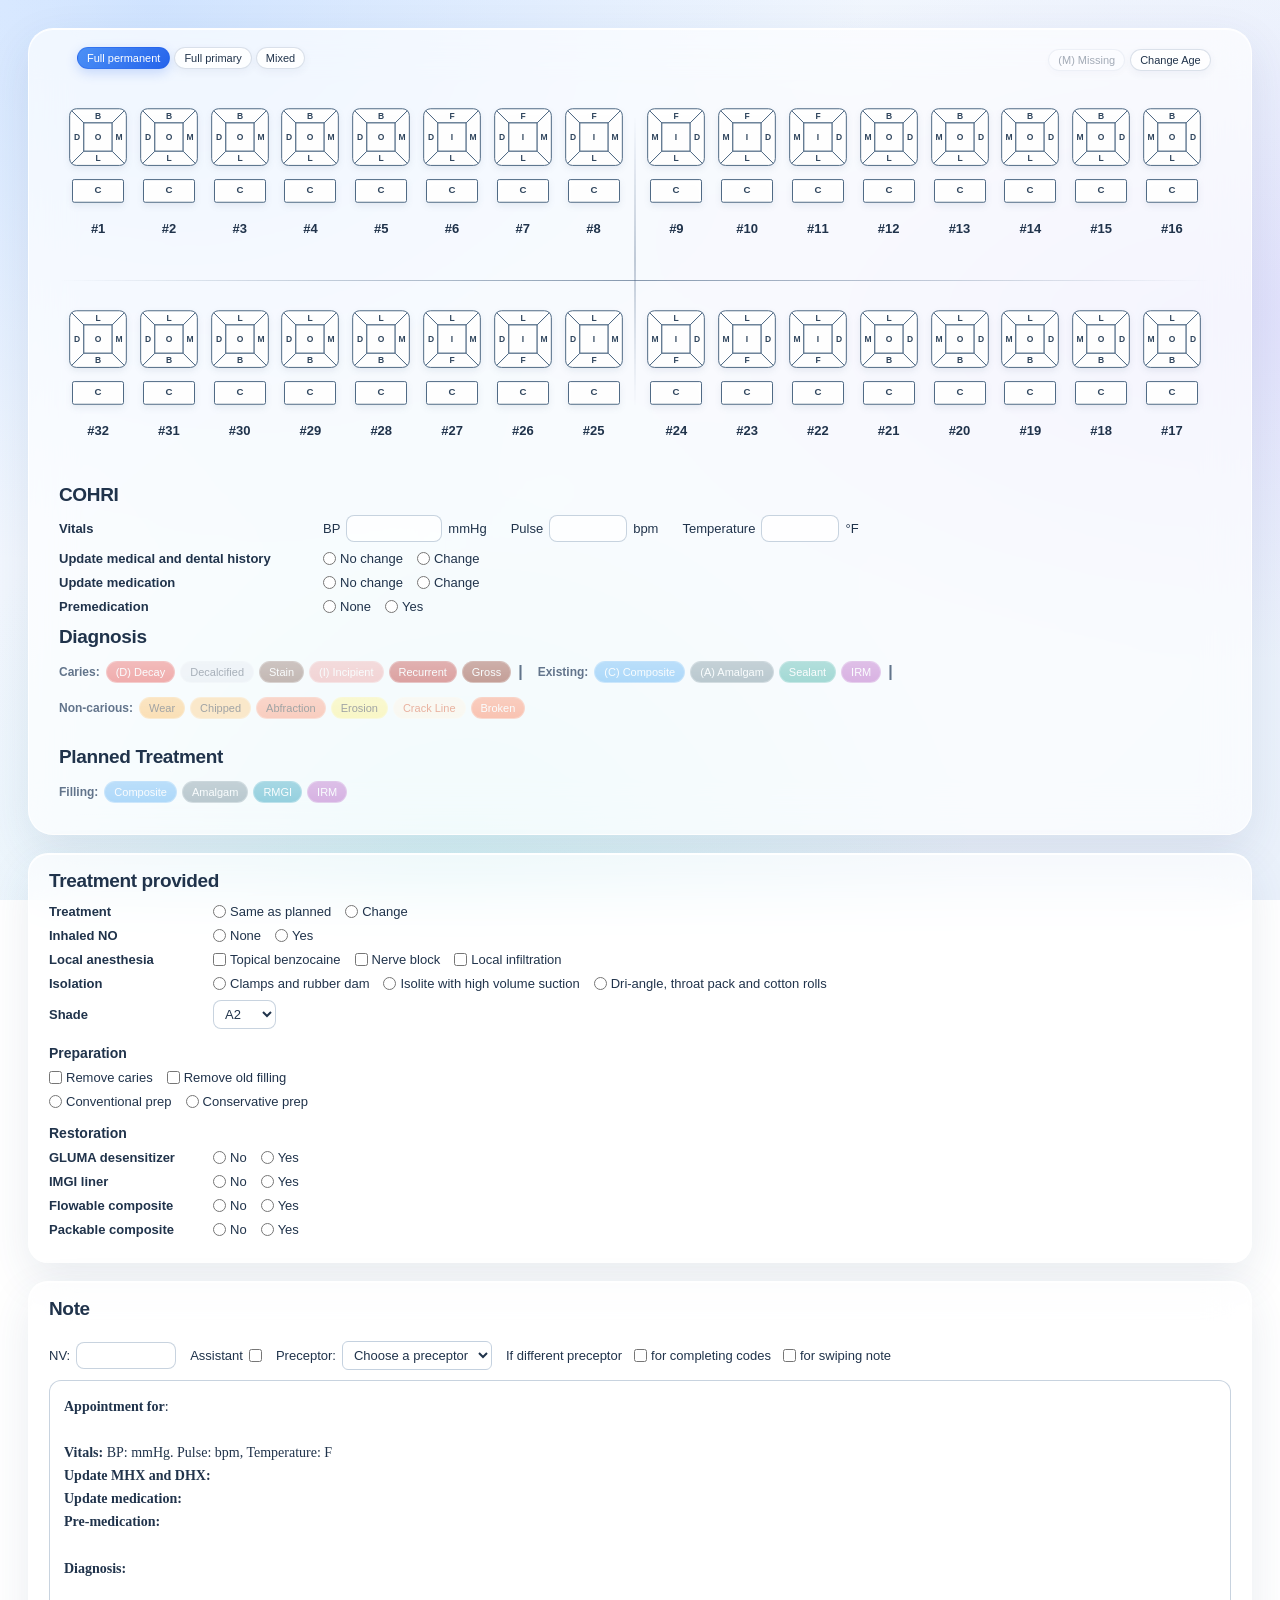
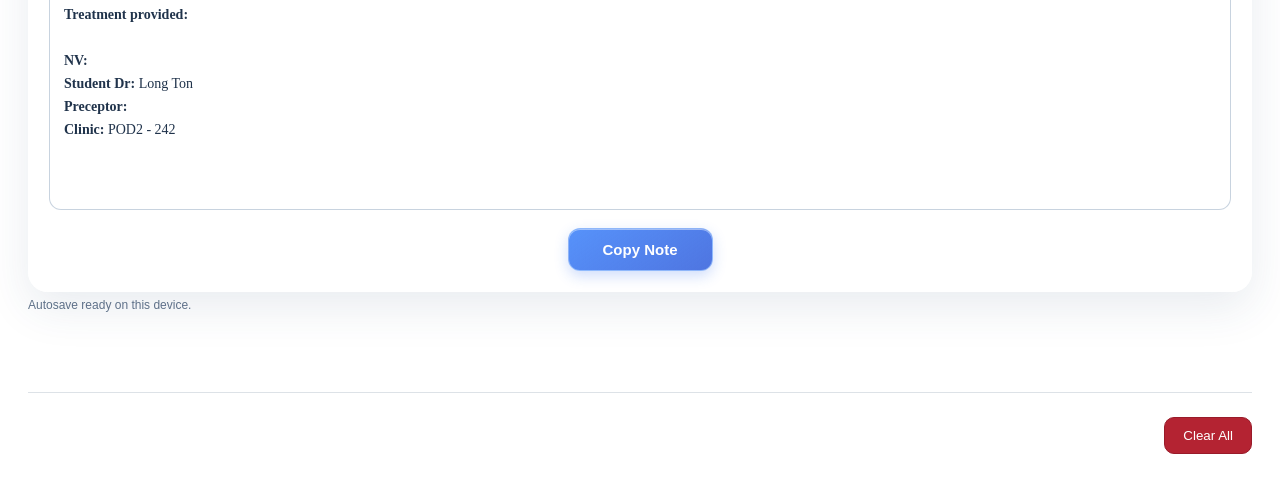
==== commit bcd47e8a: "Add files via upload" ====
--- a/index.html
+++ b/index.html
@@ -4,7 +4,7 @@
   <meta charset="UTF-8">
   <meta name="viewport" content="width=device-width, initial-scale=1.0">
   <title>Composite Restoration Note</title>
-  <link rel="stylesheet" href="style.css">
+  <link rel="stylesheet" href="style.css?v=b2916d8c50">
 </head>
 <body>
   <div class="odontogram-grid">
@@ -229,6 +229,7 @@
     <h2 id="noteHeading">Note</h2>
     <div class="cohri-row note-fields-row">
       <label for="noteNV">NV: <input id="noteNV" class="provided-input" type="text" aria-label="Next visit"></label>
+      <label for="noteAssistantEnabled">Assistant <input id="noteAssistantEnabled" class="provided-input" type="checkbox" aria-controls="noteAssistant"><input id="noteAssistant" class="provided-input" type="text" aria-label="Assistant name" placeholder="Assistant name" hidden></label>
       <label for="notePreceptor">Preceptor: <select id="notePreceptor" class="provided-input"><option value="">Choose a preceptor</option><option value="Dr. Doyle">Dr. Doyle</option><option value="Dr. Hoch">Dr. Hoch</option><option value="Dr. Kohler">Dr. Kohler</option><option value="Dr. Palo">Dr. Palo</option><option value="Dr. McAllister">Dr. McAllister</option><option value="Dr. Roberts">Dr. Roberts</option><option value="Dr. Calderbank">Dr. Calderbank</option><option value="Dr. Goldsmith">Dr. Goldsmith</option><option value="Dr. Pollock">Dr. Pollock</option><option value="Dr. Poe">Dr. Poe</option><option value="Others">Others</option></select><input id="notePreceptorOther" class="provided-input" type="text" aria-label="Other preceptor name" placeholder="Preceptor name" hidden></label>
       <div class="different-preceptors" role="group" aria-label="Different preceptors"><span>If different preceptor</span><div class="different-preceptor-option"><label class="cohri-option"><input id="noteCodesDifferent" class="provided-input" type="checkbox" aria-controls="noteCodesFields">for completing codes</label><span id="noteCodesFields" class="different-preceptor-fields" hidden><select id="noteCodesPreceptor" class="provided-input" aria-label="Preceptor for completing codes"><option value="">Choose a preceptor</option><option value="Dr. Doyle">Dr. Doyle</option><option value="Dr. Hoch">Dr. Hoch</option><option value="Dr. Kohler">Dr. Kohler</option><option value="Dr. Palo">Dr. Palo</option><option value="Dr. McAllister">Dr. McAllister</option><option value="Dr. Roberts">Dr. Roberts</option><option value="Dr. Calderbank">Dr. Calderbank</option><option value="Dr. Goldsmith">Dr. Goldsmith</option><option value="Dr. Pollock">Dr. Pollock</option><option value="Dr. Poe">Dr. Poe</option><option value="Others">Others</option></select><input id="noteCodesOther" class="provided-input" type="text" aria-label="Other preceptor for completing codes" placeholder="Preceptor name" hidden></span></div><div class="different-preceptor-option"><label class="cohri-option"><input id="noteSwipeDifferent" class="provided-input" type="checkbox" aria-controls="noteSwipeFields">for swiping note</label><span id="noteSwipeFields" class="different-preceptor-fields" hidden><select id="noteSwipePreceptor" class="provided-input" aria-label="Preceptor for swiping note"><option value="">Choose a preceptor</option><option value="Dr. Doyle">Dr. Doyle</option><option value="Dr. Hoch">Dr. Hoch</option><option value="Dr. Kohler">Dr. Kohler</option><option value="Dr. Palo">Dr. Palo</option><option value="Dr. McAllister">Dr. McAllister</option><option value="Dr. Roberts">Dr. Roberts</option><option value="Dr. Calderbank">Dr. Calderbank</option><option value="Dr. Goldsmith">Dr. Goldsmith</option><option value="Dr. Pollock">Dr. Pollock</option><option value="Dr. Poe">Dr. Poe</option><option value="Others">Others</option></select><input id="noteSwipeOther" class="provided-input" type="text" aria-label="Other preceptor for swiping note" placeholder="Preceptor name" hidden></span></div></div>
     </div>
@@ -247,6 +248,49 @@
       <button id="confirmClearAll" type="button">Yes, delete all</button>
     </div>
   </dialog>
-  <script src="script.js"></script>
+  <script src="script.js?v=1a0713c956"></script>
+
+<script>
+// Preserve one line per category without adding horizontal scrolling.
+(() => {
+  const sections = [...document.querySelectorAll('.finding-section, .treatment-section, .rx-tooth-lines, .note-panel, .chart-side-panel')];
+  let frame;
+  const fit = () => {
+    frame = null;
+    sections.forEach(section => {
+      if (!section.clientWidth) return;
+      const sectionStyle = getComputedStyle(section);
+      const sectionWidth = section.clientWidth - parseFloat(sectionStyle.paddingLeft) - parseFloat(sectionStyle.paddingRight);
+      section.querySelectorAll('.finding-row, .rx-tooth-options:not(.rx-wear-options), .note-fields-row').forEach(row => {
+        row.classList.add(row.classList.contains('note-fields-row') ? 'fit-note-fields' : 'fit-category-line');
+        row.style.zoom = '1';
+        // A category may be inside a smaller multi-column finding group.
+        let available = sectionWidth;
+        for (let parent = row.parentElement; parent && parent !== section; parent = parent.parentElement) {
+          if (getComputedStyle(parent).display === 'contents') continue;
+          const style = getComputedStyle(parent);
+          const width = parent.clientWidth - parseFloat(style.paddingLeft) - parseFloat(style.paddingRight);
+          if (width > 0) available = Math.min(available, width);
+        }
+        const natural = Math.max(row.offsetWidth, row.scrollWidth);
+        row.style.zoom = String(Math.min(1, Math.max(0, available - 2) / (natural || 1)));
+      });
+    });
+  };
+  const schedule = () => { if (!frame) frame = requestAnimationFrame(fit); };
+  const widths = new WeakMap();
+  const observer = new ResizeObserver(entries => {
+    entries.forEach(entry => {
+      if (widths.get(entry.target) !== entry.contentRect.width) {
+        widths.set(entry.target, entry.contentRect.width); schedule();
+      }
+    });
+  });
+  sections.forEach(section => observer.observe(section));
+  window.addEventListener('resize', schedule);
+  if (document.fonts) document.fonts.ready.then(schedule);
+  schedule();
+})();
+</script>
 </body>
 </html>
--- a/style.css
+++ b/style.css
@@ -354,3 +354,172 @@
 .n-shortcut-row:focus, .n-shortcut-row:focus-within { outline: 1px solid rgba(84,141,224,.45); outline-offset: 4px; border-radius: 6px; }
 .provided-tags { margin: 0; flex: 1 1 240px; }
 .provided-tags[hidden] { display: none; }
+
+/* Note copying and additional preceptors. */
+.different-preceptors { display: flex; justify-content: flex-end; align-items: flex-start; flex-wrap: wrap; gap: 10px 16px; margin-left: auto; font-size: 13px; }
+.different-preceptor-option { display: flex; flex-direction: column; align-items: flex-start; gap: 6px; }
+.different-preceptor-fields { display: flex; flex-direction: column; align-items: flex-start; gap: 6px; }
+.different-preceptor-fields[hidden], #noteCodesOther[hidden], #noteSwipeOther[hidden] { display: none; }
+.copy-note-controls { display: flex; flex-direction: column; align-items: center; gap: 4px; }
+.note-fields-row { align-items: flex-start; }
+.note-fields-row .different-preceptors { align-items: flex-start; }
+.note-fields-row .different-preceptors > span { line-height: 30px; }
+.note-fields-row .different-preceptor-option > .cohri-option { min-height: 30px; }
+@media (max-width: 640px) {
+  .note-fields-row .different-preceptors { margin-left: 0; justify-content: flex-start; }
+}
+.note-panel > .copy-note-controls { margin-top: 18px; display: flex; align-items: center; }
+#copyNote { padding: 12px 34px; font-size: 15px; font-weight: 600; }
+#copyNote:active { box-shadow: 0 2px 5px rgba(37,99,235,.2); }
+#copyNote { border-radius: 12px; color: white; background: linear-gradient(145deg,rgba(72,137,250,.92),rgba(29,78,216,.78)); border: 1px solid rgba(168,204,255,.7); box-shadow: inset 0 1px 0 rgba(255,255,255,.45),0 5px 14px rgba(37,99,235,.22); backdrop-filter: blur(16px); -webkit-backdrop-filter: blur(16px); }
+#copyNote:hover { background: linear-gradient(145deg,rgba(90,151,255,.96),rgba(37,99,235,.85)); }
+#copyNote:active { background: linear-gradient(145deg,rgba(37,99,235,.92),rgba(30,64,175,.85)); }
+#copyNote { position: relative; overflow: hidden; transition: transform .2s ease, box-shadow .2s ease, filter .2s ease; }
+#copyNote::before { content: ""; position: absolute; inset: 0; background: linear-gradient(110deg,transparent 25%,rgba(255,255,255,.35) 50%,transparent 75%); transform: translateX(-150%); transition: transform .55s ease; pointer-events: none; }
+#copyNote:hover { transform: translateY(-3px); filter: brightness(1.08); box-shadow: inset 0 1px 0 rgba(255,255,255,.6),0 9px 22px rgba(37,99,235,.35); }
+#copyNote:hover::before { transform: translateX(150%); }
+#copyNote:active { transform: translateY(0); filter: brightness(1); }
+#copyNote:focus-visible { outline: 3px solid #93c5fd; outline-offset: 4px; }
+@media (prefers-reduced-motion: reduce) {
+  #copyNote, #copyNote::before { transition: none; }
+  #copyNote:hover { transform: none; }
+  #copyNote::before { display: none; }
+}
+@keyframes note-copy-blink { 0%,100% { background-color: transparent; box-shadow: none; } 35% { background-color: rgba(254,240,138,.45); box-shadow: 0 0 0 4px rgba(253,224,71,.18); } }
+#generatedNote.note-copy-blink { animation: note-copy-blink .6s ease-out; border-radius: 8px; }
+@media (prefers-reduced-motion: reduce) {
+  #generatedNote.note-copy-blink { animation: note-copy-blink .2s linear; }
+}
+#noteCodesOther[hidden], #noteSwipeOther[hidden] { display: none; }
+.note-panel .different-preceptor-fields select { padding: 5px 7px; border: 1px solid #c4d1df; border-radius: 6px; font-size: 13px; max-width: 100%; }
+
+#notePreceptorOther[hidden] { display: none; }
+#notePreceptor { padding: 5px 7px; border: 1px solid #c4d1df; border-radius: 6px; font-size: 13px; max-width: 100%; }
+
+/* Fit the page to the screen while preserving vertical scrolling. */
+*, *::before, *::after { box-sizing: border-box; }
+body { max-width: 100%; }
+fieldset { min-inline-size: 0; }
+input, textarea, select, iframe { max-width: 100%; }
+textarea { resize: vertical; }
+[contenteditable="true"] { overflow-wrap: anywhere; }
+
+body .clinical-panel, body .clinical-panels, body .chart-treatment-layout,
+body .chart-side-panel, body .treatment-side-panel, body .note-panel { min-width: 0; max-width: 100%; }
+body .finding-section .finding-row, body .treatment-section .finding-row,
+body .category-pair, body .recall-findings-line,
+body .chart-treatment-layout .treatment-section .finding-row,
+body .chart-treatment-layout .treatment-section .finding-row.treatment-single-line {
+  flex-wrap: wrap; min-width: 0; max-width: 100%; overflow-x: visible;
+}
+body .finding-label { min-width: 0; }
+body .dentition-canvas, body #recallEvaluation .dentition-canvas,
+body .odontogram-grid .dentition-canvas { width: 100%; min-width: 0; max-width: 100%; }
+body .arch { width: 100%; overflow-x: visible; gap: clamp(1px, .2vw, 3px); }
+body .arch > .tooth, body #recallEvaluation .arch > .tooth,
+body .odontogram-grid .arch > .tooth { flex: 1 1 0; width: auto; min-width: 0; max-width: 75px; }
+body .arch .tooth-diagram, body #recallEvaluation .arch .tooth-diagram,
+body .odontogram-grid .arch .tooth-diagram { width: 100%; max-width: 68px; }
+body .arch .tooth-number, body #recallEvaluation .arch .tooth-number,
+body .odontogram-grid .arch .tooth-number { width: 75%; min-width: 0; max-width: 51px; padding-inline: 0; }
+body .arch .tooth-findings-text, body .arch .tooth-finding-tags {
+  width: 100%; max-width: 75px; overflow-wrap: anywhere; white-space: normal;
+}
+body .arch .tooth-findings-text > * { max-width: 100%; white-space: normal; overflow-wrap: anywhere; }
+body .rx-odontogram { overflow-x: visible; }
+body .rx-quadrants { width: 100%; min-width: 0; max-width: 656px; grid-template-columns: repeat(2, minmax(0,1fr)); }
+body .rx-quadrant { grid-template-columns: repeat(8, minmax(0,1fr)); min-width: 0; gap: 3px; padding-inline: 4px; }
+body .rx-tooth-rectangle { width: 100%; max-width: 36px; }
+body .cohri-row, body .extra-oral-row, body .note-fields-row,
+body .different-preceptors, body .rx-toolbar, body .occlusion-layout,
+body .malocclusion-controls { flex-wrap: wrap; min-width: 0; max-width: 100%; }
+body .cohri-row > *, body .extra-oral-row > *, body .note-fields-row > * { max-width: 100%; }
+body .chart-text, body .chart-tag-list { min-width: 0; overflow-wrap: anywhere; }
+@media (max-width: 1100px) {
+  body .chart-treatment-layout { grid-template-columns: minmax(0,1fr); }
+  body .treatment-side-panel { position: static; }
+}
+@media (max-width: 900px) {
+  body .arch .tooth-number { margin-top: 0; }
+}
+@media (max-width: 600px) {
+  body { padding: 12px; }
+  body .odontogram-grid { padding-inline: 8px; }
+  body .finding-section, body .treatment-section { max-width: 100%; }
+  body .cohri-panel .cohri-details { min-width: 0; }
+  body .different-preceptors { margin-left: 0; }
+}
+
+body .arch { justify-content: center; }
+body .cohri-option, body .decision-option { white-space: normal; overflow-wrap: anywhere; }
+body .rx-toolbar > *, body .rx-evaluation-row > *, body .occlusion-main { min-width: 0; max-width: 100%; }
+body .rx-history-controls, body .rx-dentition-controls, body .rx-tooth-controls,
+body #malocclusionOptions { flex-wrap: wrap; }
+@media (max-width: 600px) {
+  body .rx-toolbar { grid-template-columns: minmax(0,1fr); }
+  body .rx-toolbar > * { grid-column: 1; grid-row: auto; justify-self: start; }
+}
+
+/* Keep each finding/treatment category together; fit oversized groups. */
+body .finding-section .finding-row.fit-category-line,
+body .treatment-section .finding-row.fit-category-line,
+body .chart-treatment-layout .treatment-section .finding-row.fit-category-line,
+body .chart-treatment-layout .treatment-section .finding-row.treatment-single-line.fit-category-line {
+  display: inline-flex; flex: 0 0 auto; flex-wrap: nowrap;
+  width: max-content; max-width: none; min-width: 0; overflow: visible;
+}
+.fit-category-line > button, .fit-category-line > .finding-label { flex-shrink: 0; white-space: nowrap; }
+
+/* Align category lines to the left, retaining one line per category. */
+body .finding-section, body .treatment-section, body .recall-findings-line,
+body .finding-section .category-pair, body .treatment-section .category-pair {
+  justify-content: flex-start; justify-items: start; text-align: left;
+}
+body .finding-section .finding-row.fit-category-line,
+body .treatment-section .finding-row.fit-category-line,
+body .chart-treatment-layout .treatment-section .finding-row.fit-category-line {
+  justify-content: flex-start; justify-self: start; text-align: left;
+  margin-left: 0; margin-right: 0; flex-wrap: nowrap;
+}
+body .rx-tooth-lines { flex: 1 1 0; min-width: 0; max-width: 100%; align-items: flex-start; }
+body .rx-tooth-options.fit-category-line {
+  display: inline-flex; flex: 0 0 auto; flex-wrap: nowrap; width: max-content;
+  max-width: none; min-width: 0; justify-content: flex-start; text-align: left;
+}
+
+/* Keep categories together and pack them into left-aligned rows. */
+body .finding-section, body .treatment-section,
+body .chart-treatment-layout .treatment-section {
+  display: flex; flex-direction: row; flex-wrap: wrap; align-items: center;
+  justify-content: flex-start; gap: 4px 12px; width: 100%;
+}
+body .finding-section .category-pair,
+body .finding-section .recall-findings-line,
+body .treatment-section .category-pair { display: contents; }
+body .finding-section .finding-row.fit-category-line,
+body .treatment-section .finding-row.fit-category-line,
+body .chart-treatment-layout .treatment-section .finding-row.fit-category-line {
+  align-self: auto; margin-inline: 0; justify-content: flex-start;
+  flex-wrap: nowrap; flex: 0 0 auto;
+}
+body .finding-section .finding-row::after,
+body .treatment-section .finding-row::after { content: none; }
+
+/* Keep Note header controls on one shared line. */
+body .note-fields-row.fit-note-fields {
+  display: inline-flex; flex-direction: row; flex-wrap: nowrap; align-items: flex-start;
+  justify-content: flex-start; gap: 8px 14px; width: max-content; max-width: none;
+}
+body .note-fields-row.fit-note-fields > label {
+  display: inline-flex; flex-direction: row; flex-wrap: nowrap; align-items: center;
+  gap: 6px; flex: none; white-space: nowrap; min-height: 30px;
+}
+body .note-fields-row.fit-note-fields #noteNV { width: 100px; }
+body .note-fields-row.fit-note-fields #noteAssistant { width: 120px; }
+body .note-fields-row.fit-note-fields #notePreceptor { width: 150px; }
+body .note-fields-row.fit-note-fields .different-preceptors {
+  flex: none; flex-wrap: nowrap; align-items: flex-start; margin-left: 0;
+  justify-content: flex-start; gap: 12px; white-space: nowrap;
+}
+body .note-fields-row.fit-note-fields .different-preceptor-option { flex: none; }
+body .note-fields-row.fit-note-fields .cohri-option { white-space: nowrap; }
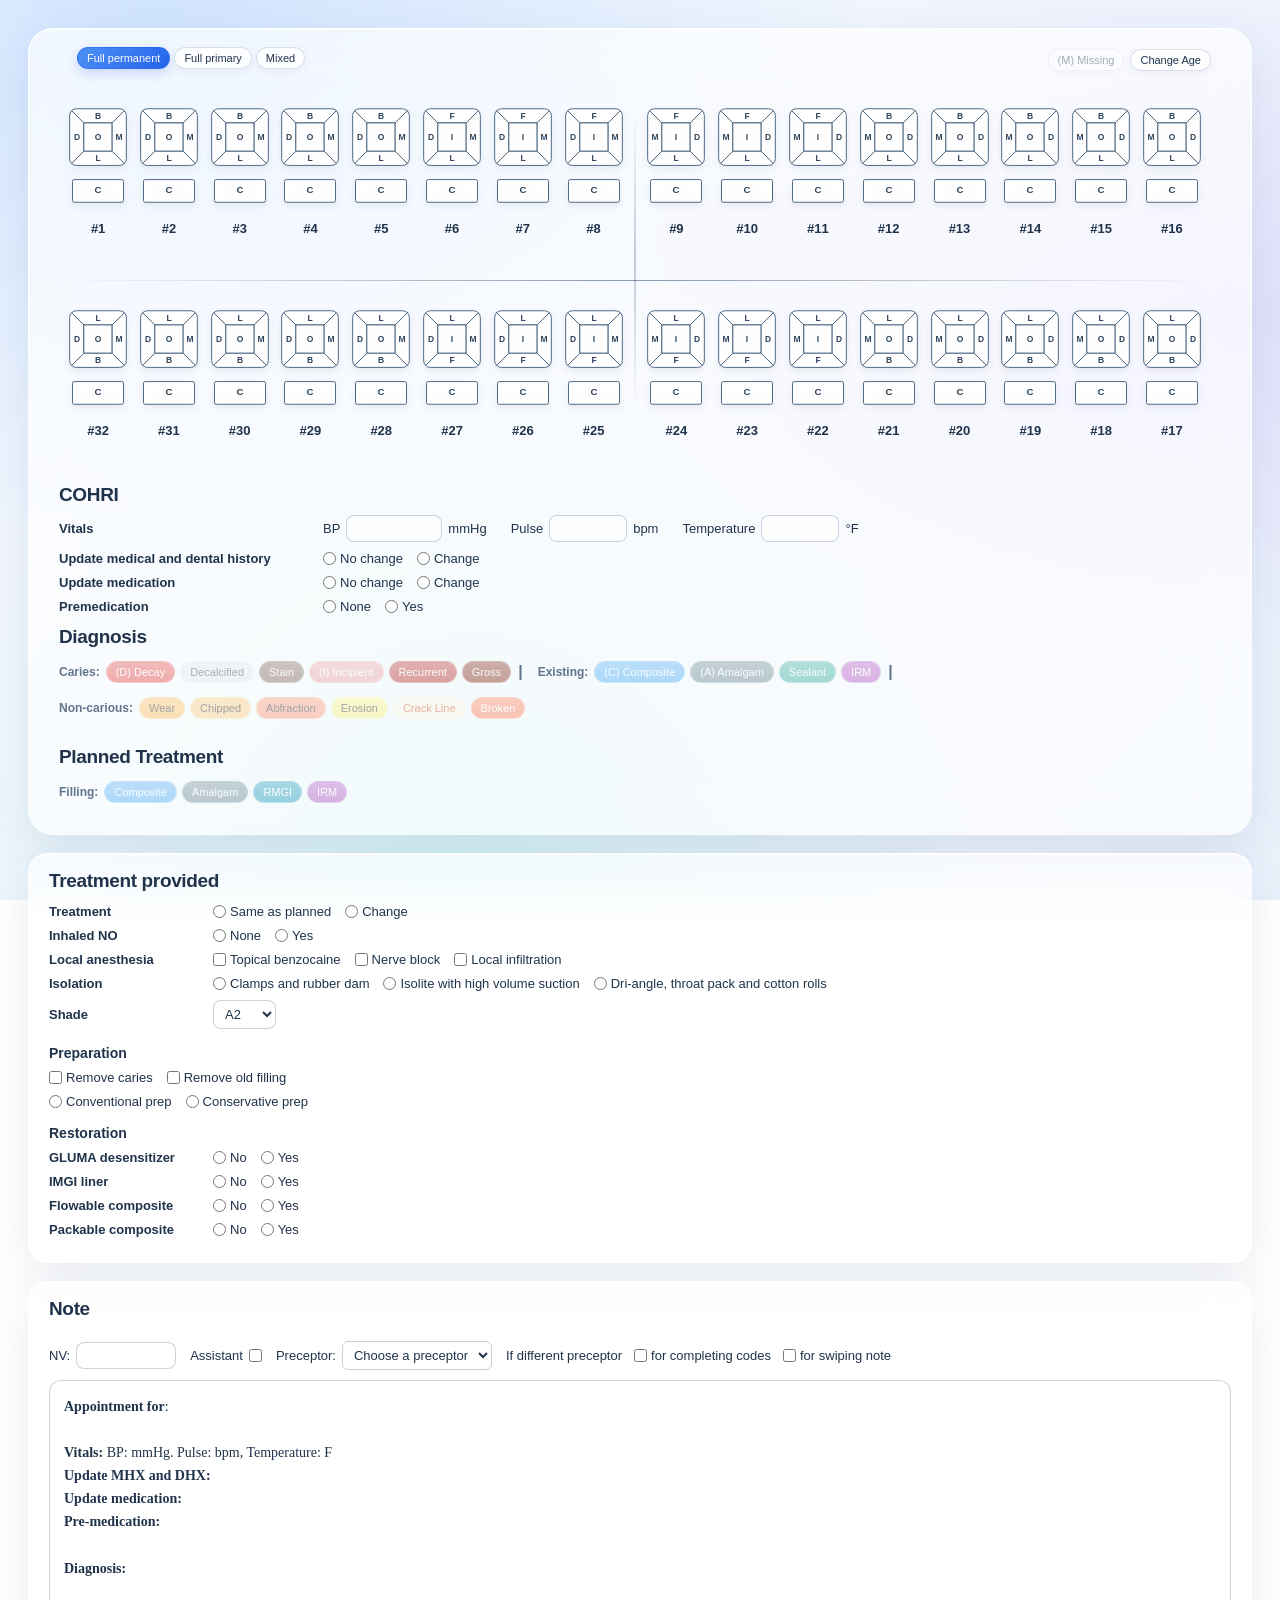
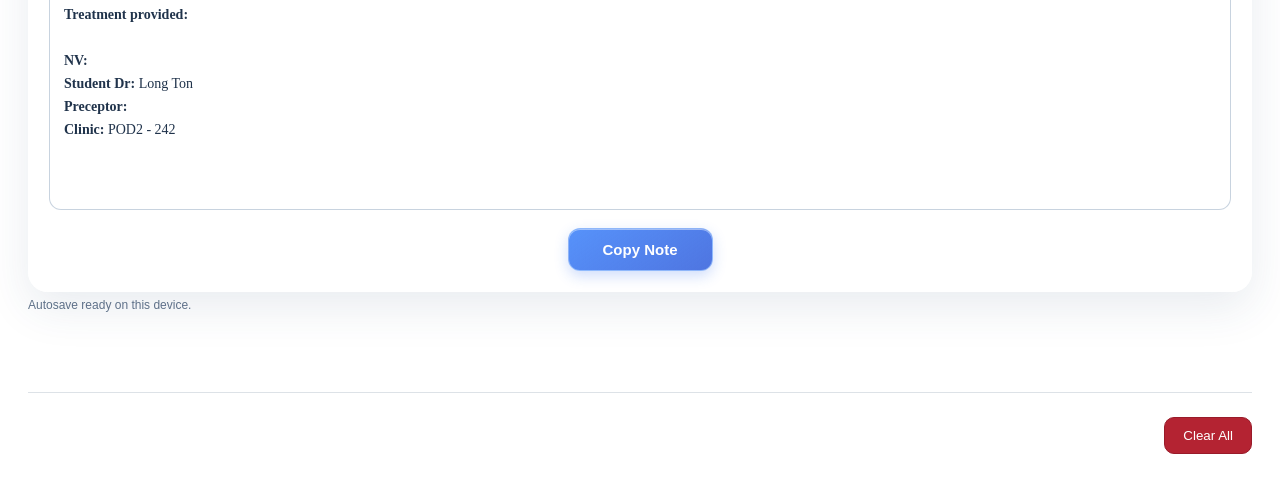
==== commit cf204d27: "Add files via upload" ====
--- a/index.html
+++ b/index.html
@@ -230,8 +230,8 @@
     <div class="cohri-row note-fields-row">
       <label for="noteNV">NV: <input id="noteNV" class="provided-input" type="text" aria-label="Next visit"></label>
       <label for="noteAssistantEnabled">Assistant <input id="noteAssistantEnabled" class="provided-input" type="checkbox" aria-controls="noteAssistant"><input id="noteAssistant" class="provided-input" type="text" aria-label="Assistant name" placeholder="Assistant name" hidden></label>
-      <label for="notePreceptor">Preceptor: <select id="notePreceptor" class="provided-input"><option value="">Choose a preceptor</option><option value="Dr. Doyle">Dr. Doyle</option><option value="Dr. Hoch">Dr. Hoch</option><option value="Dr. Kohler">Dr. Kohler</option><option value="Dr. Palo">Dr. Palo</option><option value="Dr. McAllister">Dr. McAllister</option><option value="Dr. Roberts">Dr. Roberts</option><option value="Dr. Calderbank">Dr. Calderbank</option><option value="Dr. Goldsmith">Dr. Goldsmith</option><option value="Dr. Pollock">Dr. Pollock</option><option value="Dr. Poe">Dr. Poe</option><option value="Others">Others</option></select><input id="notePreceptorOther" class="provided-input" type="text" aria-label="Other preceptor name" placeholder="Preceptor name" hidden></label>
-      <div class="different-preceptors" role="group" aria-label="Different preceptors"><span>If different preceptor</span><div class="different-preceptor-option"><label class="cohri-option"><input id="noteCodesDifferent" class="provided-input" type="checkbox" aria-controls="noteCodesFields">for completing codes</label><span id="noteCodesFields" class="different-preceptor-fields" hidden><select id="noteCodesPreceptor" class="provided-input" aria-label="Preceptor for completing codes"><option value="">Choose a preceptor</option><option value="Dr. Doyle">Dr. Doyle</option><option value="Dr. Hoch">Dr. Hoch</option><option value="Dr. Kohler">Dr. Kohler</option><option value="Dr. Palo">Dr. Palo</option><option value="Dr. McAllister">Dr. McAllister</option><option value="Dr. Roberts">Dr. Roberts</option><option value="Dr. Calderbank">Dr. Calderbank</option><option value="Dr. Goldsmith">Dr. Goldsmith</option><option value="Dr. Pollock">Dr. Pollock</option><option value="Dr. Poe">Dr. Poe</option><option value="Others">Others</option></select><input id="noteCodesOther" class="provided-input" type="text" aria-label="Other preceptor for completing codes" placeholder="Preceptor name" hidden></span></div><div class="different-preceptor-option"><label class="cohri-option"><input id="noteSwipeDifferent" class="provided-input" type="checkbox" aria-controls="noteSwipeFields">for swiping note</label><span id="noteSwipeFields" class="different-preceptor-fields" hidden><select id="noteSwipePreceptor" class="provided-input" aria-label="Preceptor for swiping note"><option value="">Choose a preceptor</option><option value="Dr. Doyle">Dr. Doyle</option><option value="Dr. Hoch">Dr. Hoch</option><option value="Dr. Kohler">Dr. Kohler</option><option value="Dr. Palo">Dr. Palo</option><option value="Dr. McAllister">Dr. McAllister</option><option value="Dr. Roberts">Dr. Roberts</option><option value="Dr. Calderbank">Dr. Calderbank</option><option value="Dr. Goldsmith">Dr. Goldsmith</option><option value="Dr. Pollock">Dr. Pollock</option><option value="Dr. Poe">Dr. Poe</option><option value="Others">Others</option></select><input id="noteSwipeOther" class="provided-input" type="text" aria-label="Other preceptor for swiping note" placeholder="Preceptor name" hidden></span></div></div>
+      <label for="notePreceptor">Preceptor: <select id="notePreceptor" class="provided-input"><option value="">Choose a preceptor</option><option value="Dr. Benson">Dr. Benson</option><option value="Dr. Calderbank">Dr. Calderbank</option><option value="Dr. Doyle">Dr. Doyle</option><option value="Dr. Goldsmith">Dr. Goldsmith</option><option value="Dr. Gradisek">Dr. Gradisek</option><option value="Dr. Hoch">Dr. Hoch</option><option value="Dr. Kohler">Dr. Kohler</option><option value="Dr. McAllister">Dr. McAllister</option><option value="Dr. Palo">Dr. Palo</option><option value="Dr. Poe">Dr. Poe</option><option value="Dr. Pollock">Dr. Pollock</option><option value="Dr. Roberts">Dr. Roberts</option><option value="Others">Others</option></select><input id="notePreceptorOther" class="provided-input" type="text" aria-label="Other preceptor name" placeholder="Preceptor name" hidden></label>
+      <div class="different-preceptors" role="group" aria-label="Different preceptors"><span>If different preceptor</span><div class="different-preceptor-option"><label class="cohri-option"><input id="noteCodesDifferent" class="provided-input" type="checkbox" aria-controls="noteCodesFields">for completing codes</label><span id="noteCodesFields" class="different-preceptor-fields" hidden><select id="noteCodesPreceptor" class="provided-input" aria-label="Preceptor for completing codes"><option value="">Choose a preceptor</option><option value="Dr. Benson">Dr. Benson</option><option value="Dr. Calderbank">Dr. Calderbank</option><option value="Dr. Doyle">Dr. Doyle</option><option value="Dr. Goldsmith">Dr. Goldsmith</option><option value="Dr. Gradisek">Dr. Gradisek</option><option value="Dr. Hoch">Dr. Hoch</option><option value="Dr. Kohler">Dr. Kohler</option><option value="Dr. McAllister">Dr. McAllister</option><option value="Dr. Palo">Dr. Palo</option><option value="Dr. Poe">Dr. Poe</option><option value="Dr. Pollock">Dr. Pollock</option><option value="Dr. Roberts">Dr. Roberts</option><option value="Others">Others</option></select><input id="noteCodesOther" class="provided-input" type="text" aria-label="Other preceptor for completing codes" placeholder="Preceptor name" hidden></span></div><div class="different-preceptor-option"><label class="cohri-option"><input id="noteSwipeDifferent" class="provided-input" type="checkbox" aria-controls="noteSwipeFields">for swiping note</label><span id="noteSwipeFields" class="different-preceptor-fields" hidden><select id="noteSwipePreceptor" class="provided-input" aria-label="Preceptor for swiping note"><option value="">Choose a preceptor</option><option value="Dr. Benson">Dr. Benson</option><option value="Dr. Calderbank">Dr. Calderbank</option><option value="Dr. Doyle">Dr. Doyle</option><option value="Dr. Goldsmith">Dr. Goldsmith</option><option value="Dr. Gradisek">Dr. Gradisek</option><option value="Dr. Hoch">Dr. Hoch</option><option value="Dr. Kohler">Dr. Kohler</option><option value="Dr. McAllister">Dr. McAllister</option><option value="Dr. Palo">Dr. Palo</option><option value="Dr. Poe">Dr. Poe</option><option value="Dr. Pollock">Dr. Pollock</option><option value="Dr. Roberts">Dr. Roberts</option><option value="Others">Others</option></select><input id="noteSwipeOther" class="provided-input" type="text" aria-label="Other preceptor for swiping note" placeholder="Preceptor name" hidden></span></div></div>
     </div>
     <div id="generatedNote" role="textbox" aria-label="Editable clinical note" aria-multiline="true" contenteditable="true" spellcheck="true" tabindex="0"></div>
     <div class="copy-note-controls"><button id="copyNote" type="button">Copy Note</button><span id="noteCopyStatus" role="status"></span></div>
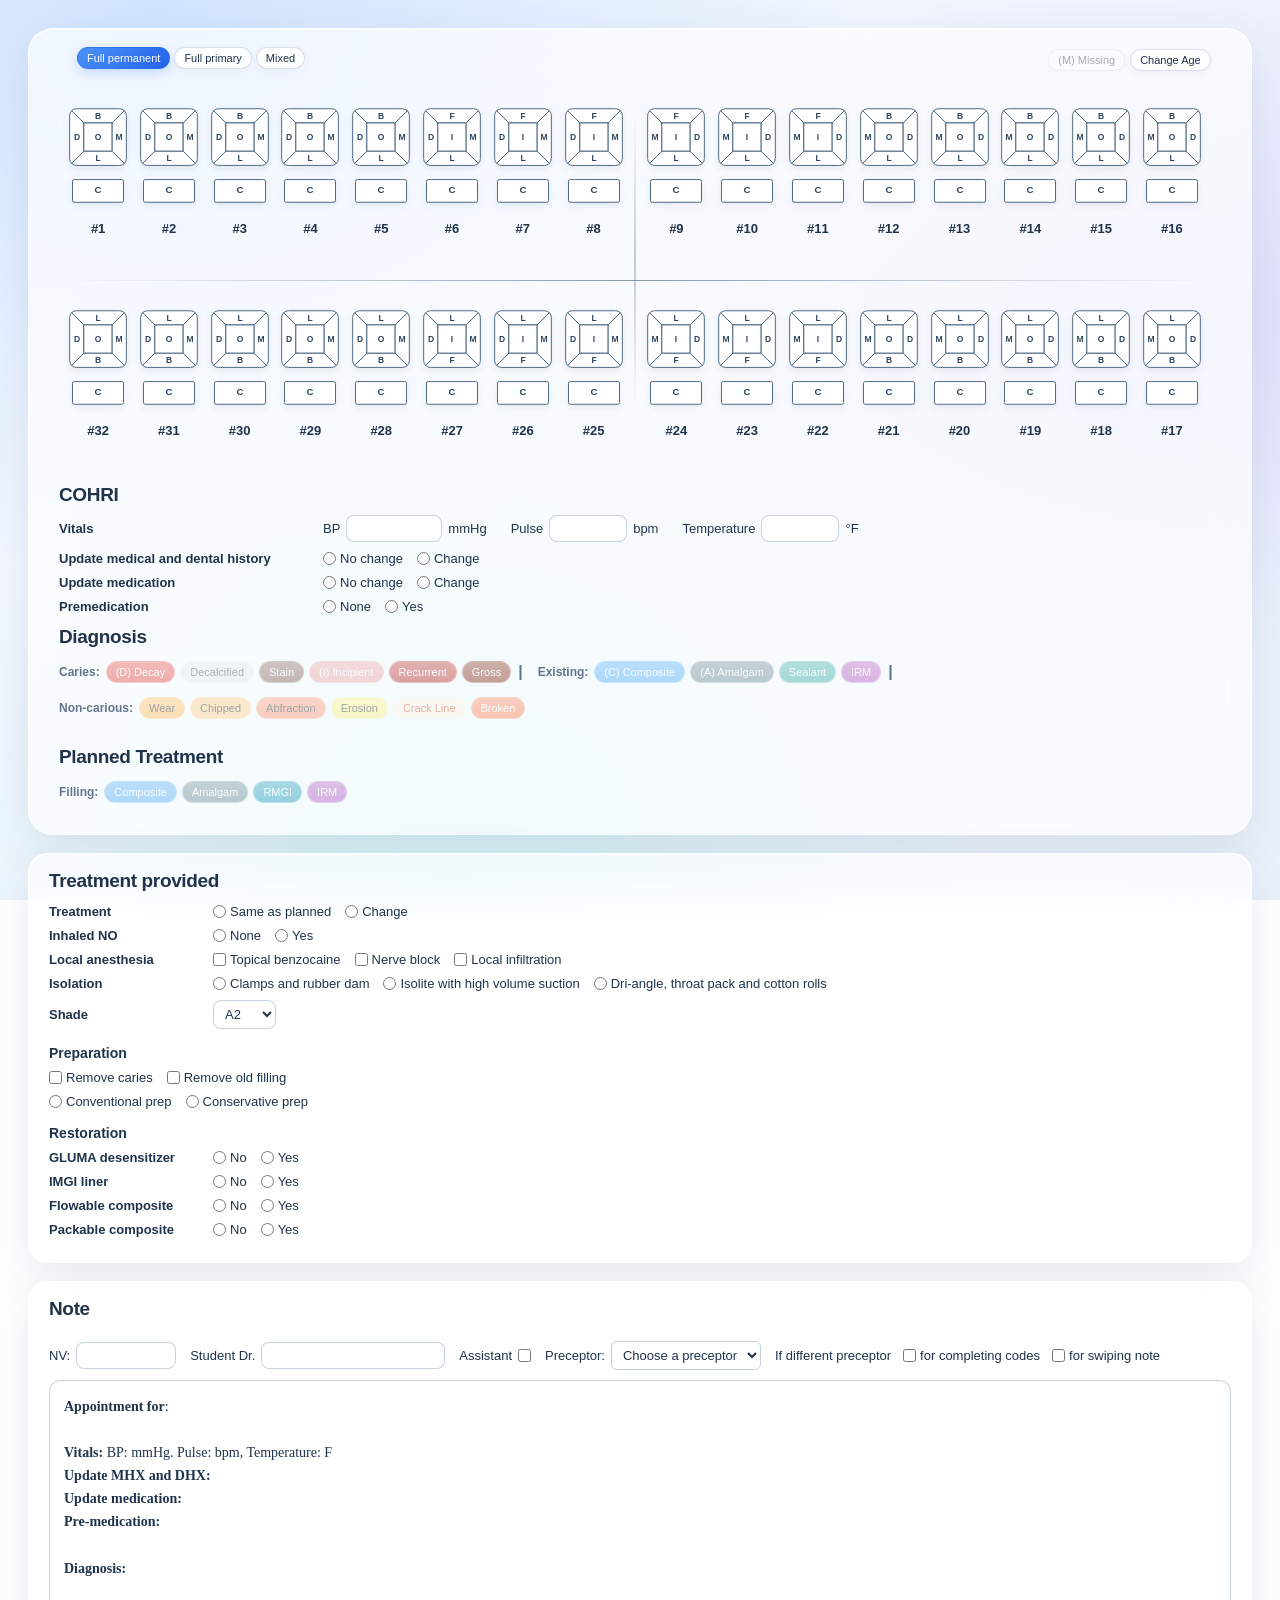
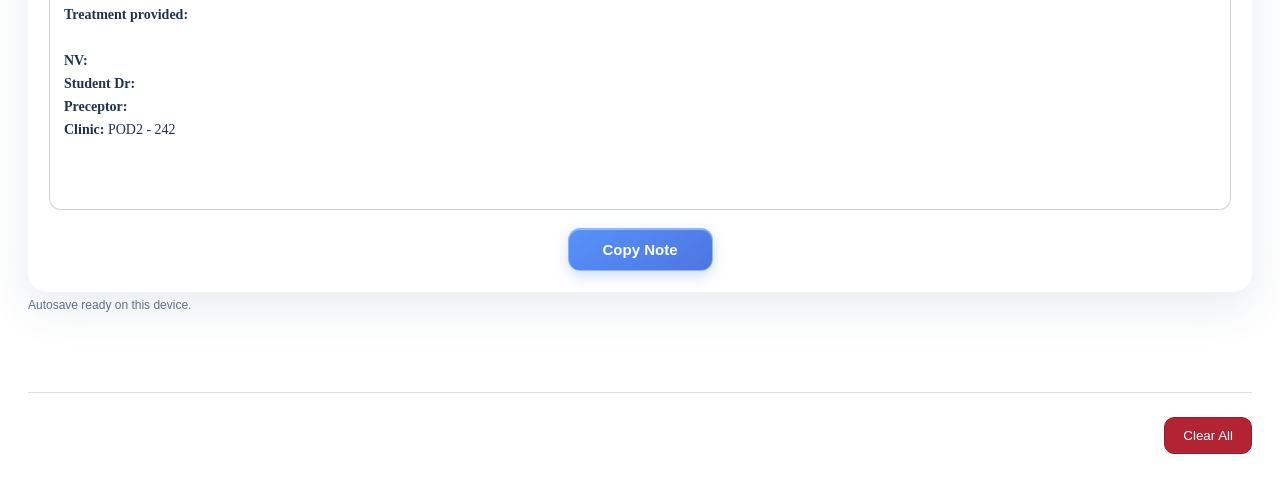
==== commit ae83f6f4: "Add files via upload" ====
--- a/index.html
+++ b/index.html
@@ -229,6 +229,7 @@
     <h2 id="noteHeading">Note</h2>
     <div class="cohri-row note-fields-row">
       <label for="noteNV">NV: <input id="noteNV" class="provided-input" type="text" aria-label="Next visit"></label>
+      <label for="noteStudent">Student Dr. <input id="noteStudent" class="provided-input" type="text" aria-label="Student name"></label>
       <label for="noteAssistantEnabled">Assistant <input id="noteAssistantEnabled" class="provided-input" type="checkbox" aria-controls="noteAssistant"><input id="noteAssistant" class="provided-input" type="text" aria-label="Assistant name" placeholder="Assistant name" hidden></label>
       <label for="notePreceptor">Preceptor: <select id="notePreceptor" class="provided-input"><option value="">Choose a preceptor</option><option value="Dr. Benson">Dr. Benson</option><option value="Dr. Calderbank">Dr. Calderbank</option><option value="Dr. Doyle">Dr. Doyle</option><option value="Dr. Goldsmith">Dr. Goldsmith</option><option value="Dr. Gradisek">Dr. Gradisek</option><option value="Dr. Hoch">Dr. Hoch</option><option value="Dr. Kohler">Dr. Kohler</option><option value="Dr. McAllister">Dr. McAllister</option><option value="Dr. Palo">Dr. Palo</option><option value="Dr. Poe">Dr. Poe</option><option value="Dr. Pollock">Dr. Pollock</option><option value="Dr. Roberts">Dr. Roberts</option><option value="Others">Others</option></select><input id="notePreceptorOther" class="provided-input" type="text" aria-label="Other preceptor name" placeholder="Preceptor name" hidden></label>
       <div class="different-preceptors" role="group" aria-label="Different preceptors"><span>If different preceptor</span><div class="different-preceptor-option"><label class="cohri-option"><input id="noteCodesDifferent" class="provided-input" type="checkbox" aria-controls="noteCodesFields">for completing codes</label><span id="noteCodesFields" class="different-preceptor-fields" hidden><select id="noteCodesPreceptor" class="provided-input" aria-label="Preceptor for completing codes"><option value="">Choose a preceptor</option><option value="Dr. Benson">Dr. Benson</option><option value="Dr. Calderbank">Dr. Calderbank</option><option value="Dr. Doyle">Dr. Doyle</option><option value="Dr. Goldsmith">Dr. Goldsmith</option><option value="Dr. Gradisek">Dr. Gradisek</option><option value="Dr. Hoch">Dr. Hoch</option><option value="Dr. Kohler">Dr. Kohler</option><option value="Dr. McAllister">Dr. McAllister</option><option value="Dr. Palo">Dr. Palo</option><option value="Dr. Poe">Dr. Poe</option><option value="Dr. Pollock">Dr. Pollock</option><option value="Dr. Roberts">Dr. Roberts</option><option value="Others">Others</option></select><input id="noteCodesOther" class="provided-input" type="text" aria-label="Other preceptor for completing codes" placeholder="Preceptor name" hidden></span></div><div class="different-preceptor-option"><label class="cohri-option"><input id="noteSwipeDifferent" class="provided-input" type="checkbox" aria-controls="noteSwipeFields">for swiping note</label><span id="noteSwipeFields" class="different-preceptor-fields" hidden><select id="noteSwipePreceptor" class="provided-input" aria-label="Preceptor for swiping note"><option value="">Choose a preceptor</option><option value="Dr. Benson">Dr. Benson</option><option value="Dr. Calderbank">Dr. Calderbank</option><option value="Dr. Doyle">Dr. Doyle</option><option value="Dr. Goldsmith">Dr. Goldsmith</option><option value="Dr. Gradisek">Dr. Gradisek</option><option value="Dr. Hoch">Dr. Hoch</option><option value="Dr. Kohler">Dr. Kohler</option><option value="Dr. McAllister">Dr. McAllister</option><option value="Dr. Palo">Dr. Palo</option><option value="Dr. Poe">Dr. Poe</option><option value="Dr. Pollock">Dr. Pollock</option><option value="Dr. Roberts">Dr. Roberts</option><option value="Others">Others</option></select><input id="noteSwipeOther" class="provided-input" type="text" aria-label="Other preceptor for swiping note" placeholder="Preceptor name" hidden></span></div></div>
@@ -248,7 +249,7 @@
       <button id="confirmClearAll" type="button">Yes, delete all</button>
     </div>
   </dialog>
-  <script src="script.js?v=1a0713c956"></script>
+  <script src="script.js?v=student-name-1"></script>
 
 <script>
 // Preserve one line per category without adding horizontal scrolling.
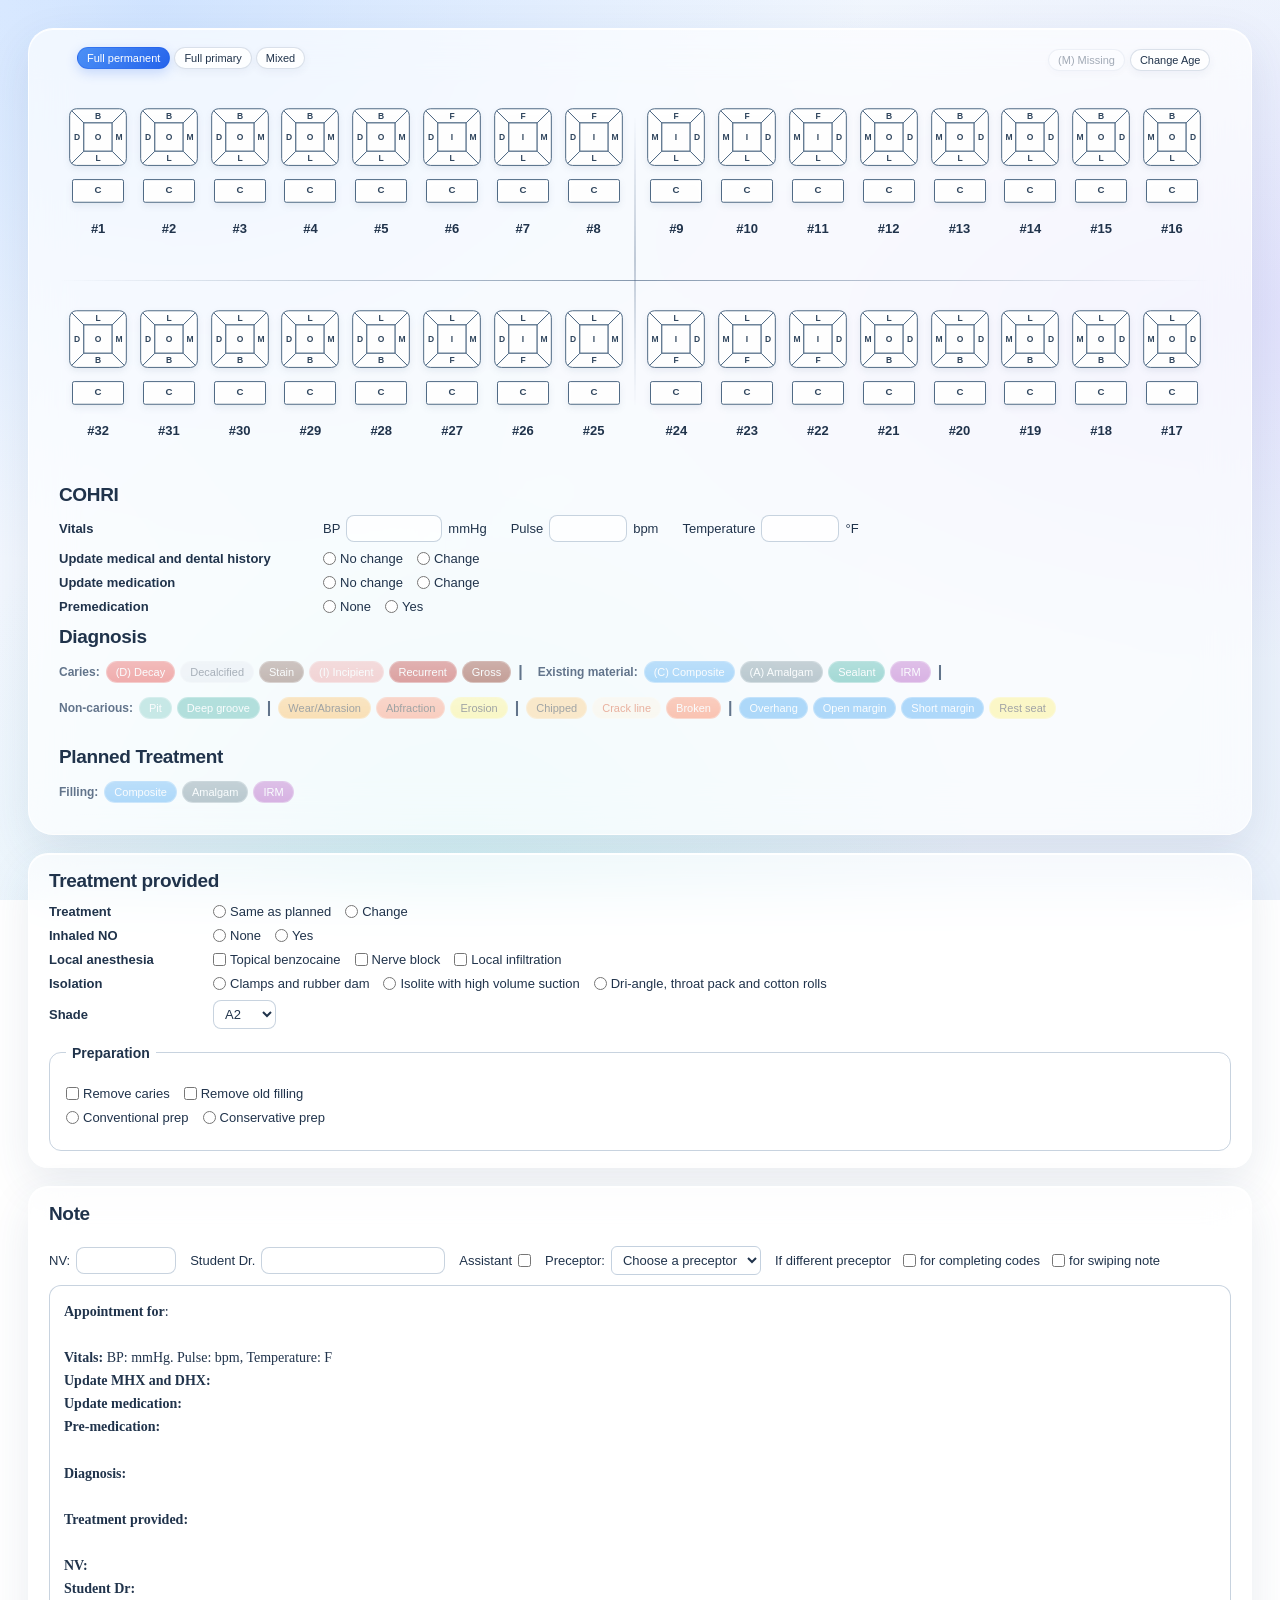
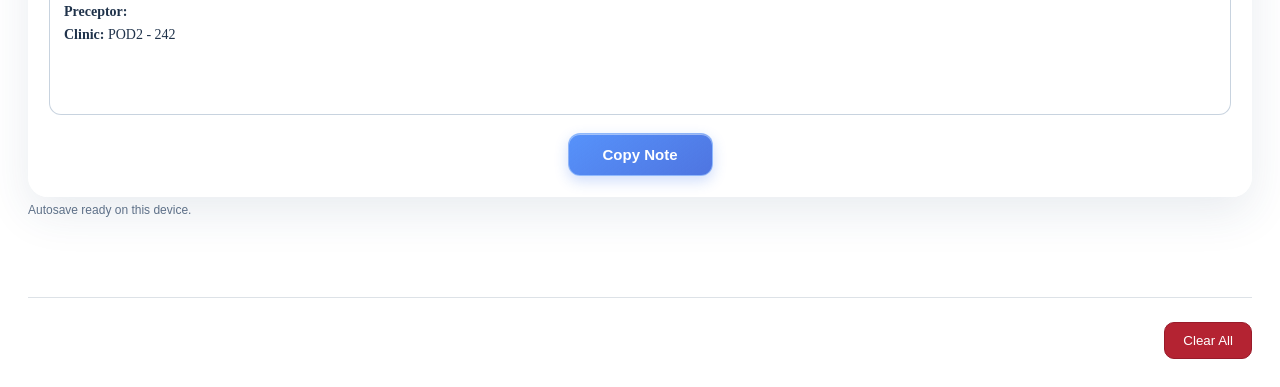
==== commit 3ba96d83: "Add files via upload" ====
--- a/index.html
+++ b/index.html
@@ -4,7 +4,7 @@
   <meta charset="UTF-8">
   <meta name="viewport" content="width=device-width, initial-scale=1.0">
   <title>Composite Restoration Note</title>
-  <link rel="stylesheet" href="style.css?v=b2916d8c50">
+  <link rel="stylesheet" href="style.css?v=matrix-yes-no-20261022">
 </head>
 <body>
   <div class="odontogram-grid">
@@ -63,8 +63,7 @@
     <section class="clinical-panel odontogram-findings">
       <h2>Diagnosis</h2>
       <div class="finding-section">
-        <div class="finding-row">
-          <span class="finding-label">Caries:</span>
+<div class="finding-row"><span class="finding-label">Caries:</span>
           <button class="finding surface-finding btn-caries" data-name="decay" aria-keyshortcuts="d">(D) Decay</button>
           <button class="finding surface-finding btn-decalcified" data-name="decalcified">Decalcified</button>
           <button class="finding surface-finding btn-stain" data-name="stain">Stain</button>
@@ -72,22 +71,29 @@
           <button class="finding surface-finding btn-recurrent" data-name="recurrent caries">Recurrent</button>
           <button class="finding surface-finding btn-gross" data-name="gross caries">Gross</button>
         </div>
-        <div class="finding-row">
-          <span class="finding-label">Existing:</span>
-          <button class="finding surface-finding btn-composite" data-name="composite" aria-keyshortcuts="c">(C) Composite</button>
-          <button class="finding surface-finding btn-amalgam" data-name="amalgam" aria-keyshortcuts="a">(A) Amalgam</button>
-          <button class="finding surface-finding btn-sealant" data-name="sealant">Sealant</button>
-          <button class="finding surface-finding btn-irm" data-name="IRM">IRM</button>
-        </div>
-        <div class="finding-row">
-          <span class="finding-label">Non-carious:</span>
-          <button type="button" class="finding surface-finding btn-wear" data-name="wear">Wear</button>
-          <button type="button" class="finding surface-finding btn-chipped" data-name="chipped">Chipped</button>
-          <button type="button" class="finding surface-finding btn-abfraction" data-name="abfraction">Abfraction</button>
-          <button type="button" class="finding surface-finding btn-erosion" data-name="erosion">Erosion</button>
-          <button type="button" class="finding surface-finding btn-crack" data-name="crack line">Crack Line</button>
-          <button type="button" class="finding surface-finding btn-broken" data-name="broken">Broken</button>
-        </div>
+<div class="finding-row"><span class="finding-label">Existing material:</span>
+<span class="existing-material-group"><button class="finding surface-finding btn-composite" data-name="composite" aria-keyshortcuts="c">(C) Composite</button>
+<button class="finding surface-finding btn-amalgam" data-name="amalgam" aria-keyshortcuts="a">(A) Amalgam</button>
+<button class="finding surface-finding btn-sealant" data-name="sealant">Sealant</button>
+<button class="finding surface-finding btn-irm" data-name="IRM">IRM</button></span>
+</div>
+<div class="finding-row noncarious-row"><span class="finding-label">Non-carious:</span>
+<span class="noncarious-group"><button class="finding surface-finding btn-pit" data-name="pit">Pit</button>
+<button class="finding surface-finding btn-deep-groove" data-name="deep groove">Deep groove</button></span>
+<span class="noncarious-divider" aria-hidden="true">|</span>
+<span class="noncarious-group"><button class="finding whole-finding btn-wear" data-name="wear">Wear/Abrasion</button>
+<button class="finding surface-finding btn-abfraction" data-name="abfraction">Abfraction</button>
+<button class="finding surface-finding btn-erosion" data-name="erosion">Erosion</button></span>
+<span class="noncarious-divider" aria-hidden="true">|</span>
+<span class="noncarious-group"><button class="finding surface-finding btn-chipped" data-name="chipped">Chipped</button>
+<button class="finding surface-finding btn-crack" data-name="crack line">Crack line</button>
+<button class="finding surface-finding btn-broken" data-name="broken">Broken</button></span>
+<span class="noncarious-divider" aria-hidden="true">|</span>
+<span class="noncarious-group"><button class="finding surface-finding btn-overhang" data-name="overhang">Overhang</button>
+<button class="finding surface-finding btn-open-margin" data-name="open margin">Open margin</button>
+<button class="finding surface-finding btn-short-margin" data-name="short margin">Short margin</button>
+<button class="finding surface-finding btn-rest-seat" data-name="rest seat">Rest seat</button></span>
+</div>
       </div>
       <div id="diagnosisTags" class="diagnosis-tags" role="group" aria-label="Select or delete diagnoses"></div>
     </section>
@@ -98,7 +104,6 @@
           <span class="finding-label">Filling:</span>
           <button type="button" class="treatment surface-treatment btn-composite" data-treatment="Composite">Composite</button>
           <button type="button" class="treatment surface-treatment btn-amalgam" data-treatment="Amalgam">Amalgam</button>
-          <button type="button" class="treatment surface-treatment btn-rmgi" data-treatment="RMGI">RMGI</button>
           <button type="button" class="treatment surface-treatment btn-irm" data-treatment="IRM">IRM</button>
         </div>
       </div>
@@ -186,8 +191,7 @@
       <label class="cohri-label" for="providedShade">Shade</label>
       <select id="providedShade" class="provided-input"><option>A1</option><option selected>A2</option><option>A3</option><option>A3.5</option><option>B1</option><option>B2</option><option>C1</option></select>
     </div>
-    <section class="provided-section" aria-labelledby="preparationHeading">
-      <h3 id="preparationHeading">Preparation</h3>
+    <fieldset class="provided-section" aria-labelledby="preparationHeading"><legend id="preparationHeading">Preparation</legend>
       <div class="cohri-row" role="group" aria-label="Removal">
         <label class="cohri-option"><input id="removeCaries" class="provided-input" type="checkbox"> Remove caries</label>
         <label class="cohri-option"><input id="removeOldFilling" class="provided-input" type="checkbox"> Remove old filling</label>
@@ -200,16 +204,24 @@
         <label class="cohri-option"><input id="mdBox" class="provided-input" type="radio" name="proximal-preparation" value="box"> M/D box</label>
         <label class="cohri-option"><input id="slotPrep" class="provided-input" type="radio" name="proximal-preparation" value="slot"> Slot prep</label>
       </div>
-    </section>
-    <section class="provided-section" aria-labelledby="restorationHeading">
-      <h3 id="restorationHeading">Restoration</h3>
+    </fieldset>
+    <fieldset id="compositeRestorationSection" class="provided-section" aria-labelledby="restorationHeading" hidden><legend id="restorationHeading">Composite restoration</legend>
+      <div class="cohri-row" role="group" aria-labelledby="matrixSystemLabel">
+        <span id="matrixSystemLabel" class="cohri-label">Matrix system</span>
+        <label class="cohri-option"><input id="matrixNo" class="provided-input" type="radio" name="matrix-used" value="no" aria-keyshortcuts="N"> No</label>
+        <label class="cohri-option"><input id="matrixYes" class="provided-input" type="radio" name="matrix-used" value="yes" aria-controls="matrixChoices" aria-keyshortcuts="Y"> Yes</label>
+        <span id="matrixChoices" class="matrix-choices" hidden>
+        <label class="cohri-option"><input id="matrixPalodent" class="provided-input" type="radio" name="matrix-system" value="Palodent"> Palodent</label>
+        <label class="cohri-option"><input id="matrixTofflemire" class="provided-input" type="radio" name="matrix-system" value="Tofflemire"> Tofflemire</label>
+        </span>
+      </div>
       <div class="cohri-row" role="group" aria-labelledby="glumaLabel">
         <span id="glumaLabel" class="cohri-label">GLUMA desensitizer</span>
         <label class="cohri-option"><input id="glumaNo" class="provided-input" type="radio" name="restoration-gluma" value="no" aria-keyshortcuts="N" title="Press N to select this option in the focused line"> No</label>
         <label class="cohri-option"><input id="glumaYes" class="provided-input" type="radio" name="restoration-gluma" value="yes" aria-keyshortcuts="Y" title="Press Y to select this option in the focused line"> Yes</label>
       </div>
       <div class="cohri-row" role="group" aria-labelledby="imgiLabel">
-        <span id="imgiLabel" class="cohri-label">IMGI liner</span>
+        <span id="imgiLabel" class="cohri-label">Vitrobond/RMGI liner</span>
         <label class="cohri-option"><input id="imgiNo" class="provided-input" type="radio" name="restoration-imgi" value="no" aria-keyshortcuts="N" title="Press N to select this option in the focused line"> No</label>
         <label class="cohri-option"><input id="imgiYes" class="provided-input" type="radio" name="restoration-imgi" value="yes" aria-keyshortcuts="Y" title="Press Y to select this option in the focused line"> Yes</label>
       </div>
@@ -223,7 +235,28 @@
         <label class="cohri-option"><input id="compactableNo" class="provided-input" type="radio" name="restoration-compactable" value="no" aria-keyshortcuts="N" title="Press N to select this option in the focused line"> No</label>
         <label class="cohri-option"><input id="compactableYes" class="provided-input" type="radio" name="restoration-compactable" value="yes" aria-keyshortcuts="Y" title="Press Y to select this option in the focused line"> Yes</label>
       </div>
-    </section>
+    </fieldset>
+    <fieldset id="amalgamRestorationSection" class="provided-section" aria-labelledby="amalgamRestorationHeading" hidden><legend id="amalgamRestorationHeading">Amalgam restoration</legend>
+      <div class="cohri-row" role="group" aria-labelledby="amalgamMatrixLabel">
+        <span id="amalgamMatrixLabel" class="cohri-label">Matrix system</span>
+        <label class="cohri-option"><input id="amalgamMatrixNo" class="provided-input" type="radio" name="amalgamMatrix-used" value="no" aria-keyshortcuts="N"> No</label>
+        <label class="cohri-option"><input id="amalgamMatrixYes" class="provided-input" type="radio" name="amalgamMatrix-used" value="yes" aria-controls="amalgamMatrixChoices" aria-keyshortcuts="Y"> Yes</label>
+        <span id="amalgamMatrixChoices" class="matrix-choices" hidden>
+        <label class="cohri-option"><input id="amalgamMatrixPalodent" class="provided-input" type="radio" name="amalgam-matrix-system" value="Palodent"> Palodent</label>
+        <label class="cohri-option"><input id="amalgamMatrixTofflemire" class="provided-input" type="radio" name="amalgam-matrix-system" value="Tofflemire"> Tofflemire</label>
+        </span>
+      </div>
+      <div class="cohri-row" role="group" aria-labelledby="amalgamGlumaLabel">
+        <span id="amalgamGlumaLabel" class="cohri-label">GLUMA desensitizer</span>
+        <label class="cohri-option"><input id="amalgamGlumaNo" class="provided-input" type="radio" name="amalgam-gluma" value="no" aria-keyshortcuts="N" title="Press N to select this option in the focused line"> No</label>
+        <label class="cohri-option"><input id="amalgamGlumaYes" class="provided-input" type="radio" name="amalgam-gluma" value="yes" aria-keyshortcuts="Y" title="Press Y to select this option in the focused line"> Yes</label>
+      </div>
+      <div class="cohri-row" role="group" aria-labelledby="amalgamImgiLabel">
+        <span id="amalgamImgiLabel" class="cohri-label">Vitrobond/RMGI liner</span>
+        <label class="cohri-option"><input id="amalgamImgiNo" class="provided-input" type="radio" name="amalgam-imgi" value="no" aria-keyshortcuts="N" title="Press N to select this option in the focused line"> No</label>
+        <label class="cohri-option"><input id="amalgamImgiYes" class="provided-input" type="radio" name="amalgam-imgi" value="yes" aria-keyshortcuts="Y" title="Press Y to select this option in the focused line"> Yes</label>
+      </div>
+    </fieldset>
   </section>
   <section class="clinical-panel treatment-provided note-panel" aria-labelledby="noteHeading">
     <h2 id="noteHeading">Note</h2>
@@ -249,7 +282,7 @@
       <button id="confirmClearAll" type="button">Yes, delete all</button>
     </div>
   </dialog>
-  <script src="script.js?v=student-name-1"></script>
+  <script src="script.js?v=cleanup-20261022"></script>
 
 <script>
 // Preserve one line per category without adding horizontal scrolling.
--- a/style.css
+++ b/style.css
@@ -523,3 +523,55 @@
 }
 body .note-fields-row.fit-note-fields .different-preceptor-option { flex: none; }
 body .note-fields-row.fit-note-fields .cohri-option { white-space: nowrap; }
+
+/* Diagnosis categories match Odontogram. */
+.btn-pit { background:#80cbc4; color:#fff; }
+.btn-deep-groove { background:#4db6ac; color:#fff; }
+.btn-short-margin { background:#42a5f5; color:white; }
+.btn-overhang { background:#42a5f5; color:white; }
+.btn-open-margin { background:#42a5f5; color:white; }
+.btn-rest-seat { background:#fff176; color:#222; }
+.surface.pit { fill:#80cbc4; stroke:#267f77; stroke-width:2; }
+.surface.deep-groove { fill:#4db6ac; stroke:#267f77; stroke-width:2; }
+.surface.short-margin { fill:#42a5f5; stroke:#1565c0; stroke-width:2; }
+.surface.overhang { fill:#ffb74d; stroke:#ef6c00; stroke-width:2; }
+.surface.open-margin { fill:#ff8a65; stroke:#d84315; stroke-width:2; }
+.surface.rest-seat { fill:#fff176; stroke:#b59b00; stroke-width:2; }
+.noncarious-group { display:inline-flex; align-items:center; flex-wrap:nowrap; gap:3px; }
+.noncarious-divider { color:var(--muted,#62748b); font-weight:bold; margin:0 3px; }
+.existing-material-group { display:inline-flex; align-items:center; flex-wrap:nowrap; gap:3px; }
+.existing-material-divider { color:var(--muted,#62748b); font-weight:bold; margin:0 3px; }
+
+/* Indent material-specific options beneath their headings. */
+#compositeRestorationSection > .cohri-row,
+#amalgamRestorationSection > .cohri-row { margin-left: 22px; }
+@media (max-width: 640px) {
+  #compositeRestorationSection > .cohri-row,
+  #amalgamRestorationSection > .cohri-row { margin-left: 12px; }
+}
+
+/* Frame preparation and the material-specific restoration options. */
+.provided-section[aria-labelledby="preparationHeading"],
+#compositeRestorationSection,
+#amalgamRestorationSection {
+  border: 1px solid rgba(118,145,175,.4);
+  border-radius: 12px;
+  padding: 16px;
+  box-sizing: border-box;
+}
+
+/* Legends interrupt each section's top border. */
+fieldset.provided-section {
+  min-width: 0;
+  margin-right: 0;
+  margin-left: 0;
+}
+fieldset.provided-section > legend {
+  padding: 0 6px;
+  margin-left: 0;
+  font-size: 14px;
+  font-weight: bold;
+}
+
+.matrix-choices { display:inline-flex; flex-wrap:wrap; align-items:center; gap:12px; margin-left:10px; }
+.matrix-choices[hidden] { display:none; }
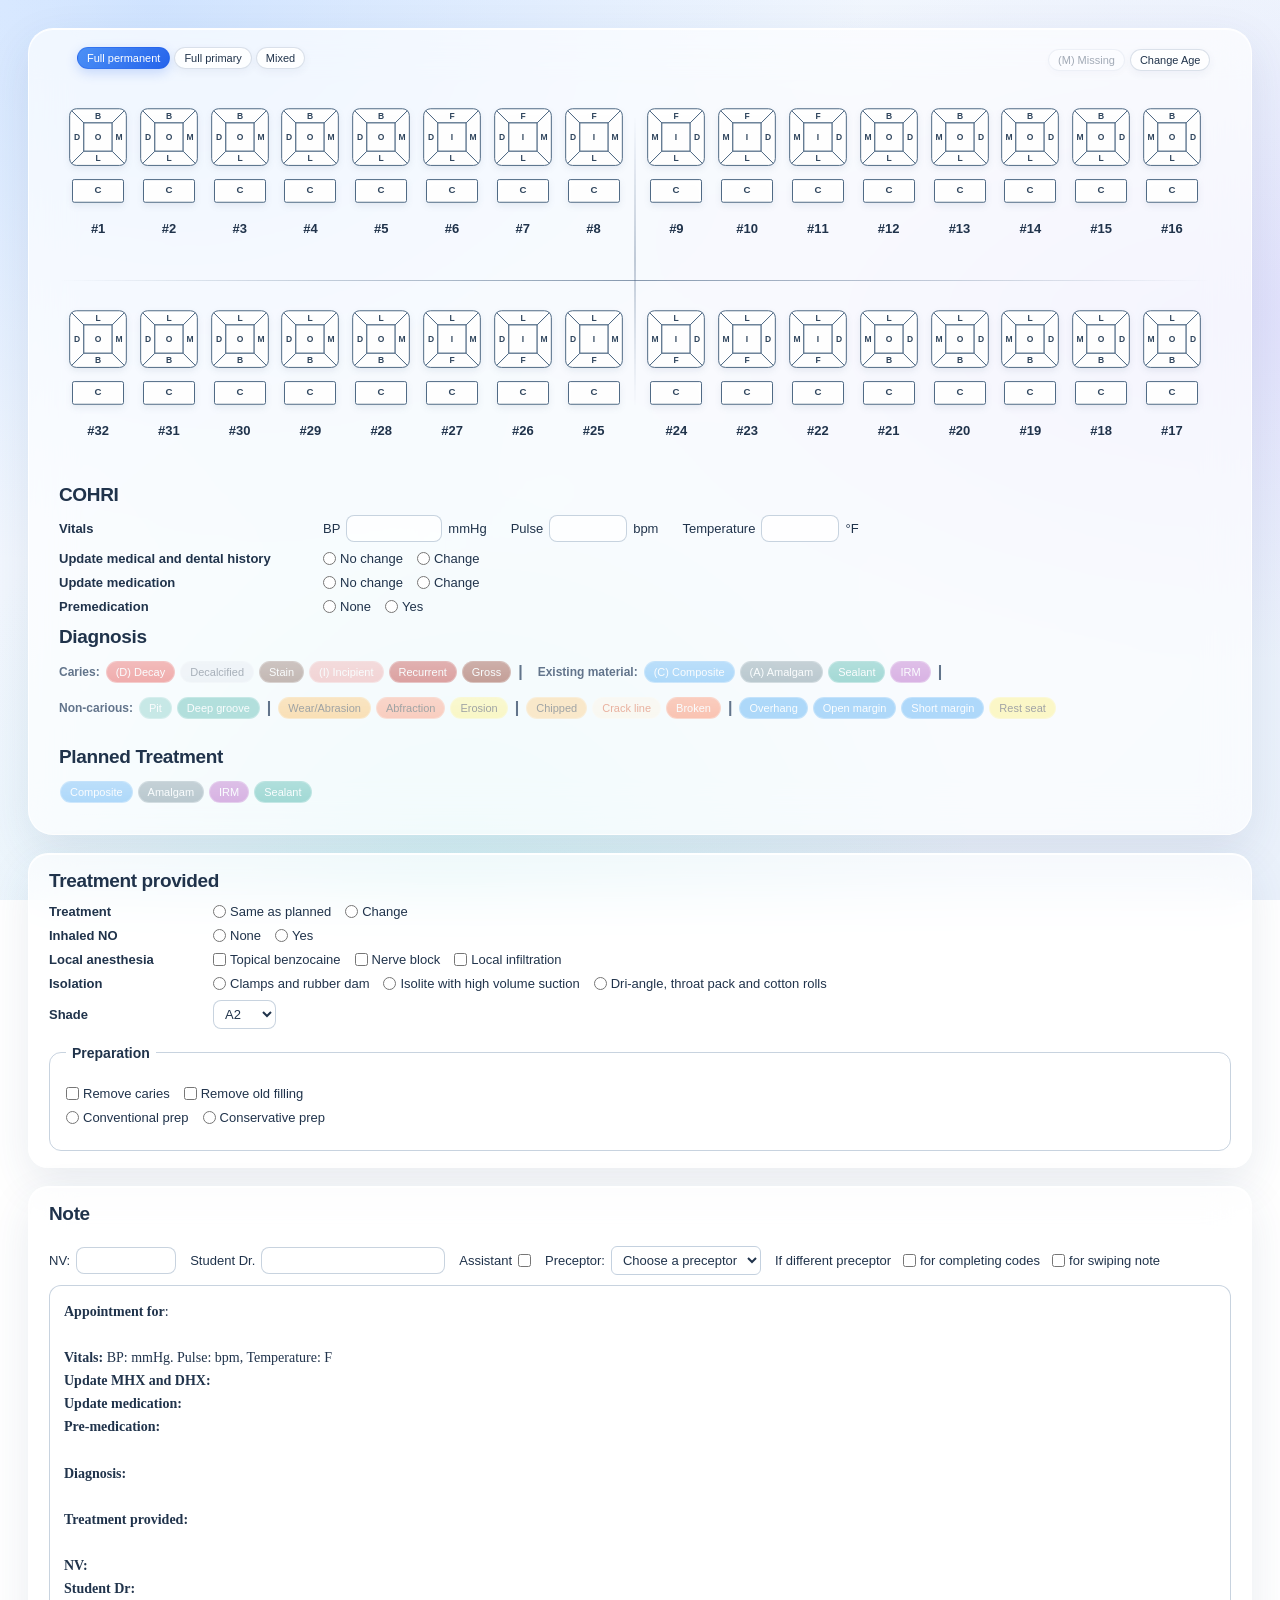
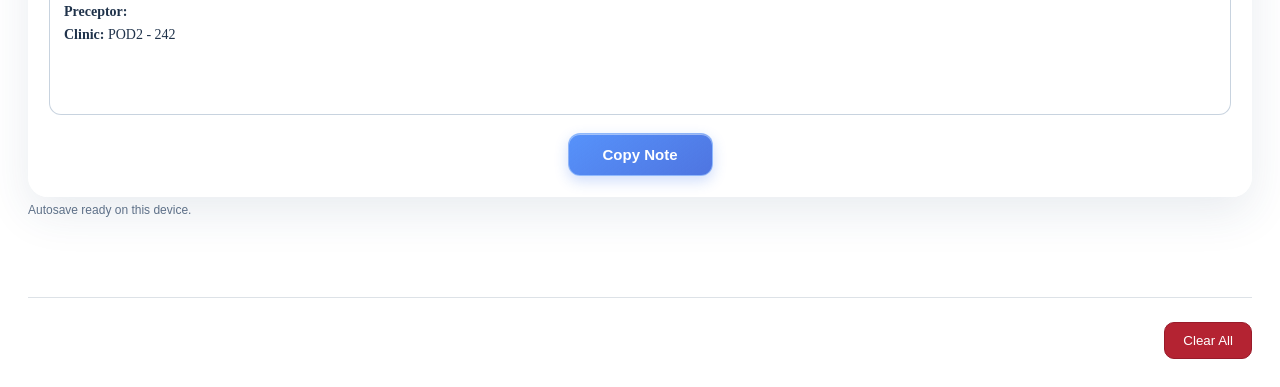
==== commit 59251e05: "Add files via upload" ====
--- a/index.html
+++ b/index.html
@@ -101,10 +101,10 @@
       <h2>Planned Treatment</h2>
       <div class="treatment-section">
         <div class="finding-row">
-          <span class="finding-label">Filling:</span>
           <button type="button" class="treatment surface-treatment btn-composite" data-treatment="Composite">Composite</button>
           <button type="button" class="treatment surface-treatment btn-amalgam" data-treatment="Amalgam">Amalgam</button>
           <button type="button" class="treatment surface-treatment btn-irm" data-treatment="IRM">IRM</button>
+          <button type="button" class="treatment surface-treatment btn-sealant" data-treatment="Sealant">Sealant</button>
         </div>
       </div>
       <div id="plannedTreatmentTags" class="diagnosis-tags" role="group" aria-label="Select or delete planned treatments"></div>
@@ -282,7 +282,7 @@
       <button id="confirmClearAll" type="button">Yes, delete all</button>
     </div>
   </dialog>
-  <script src="script.js?v=cleanup-20261022"></script>
+  <script src="script.js?v=sealant-treatment-20261022"></script>
 
 <script>
 // Preserve one line per category without adding horizontal scrolling.
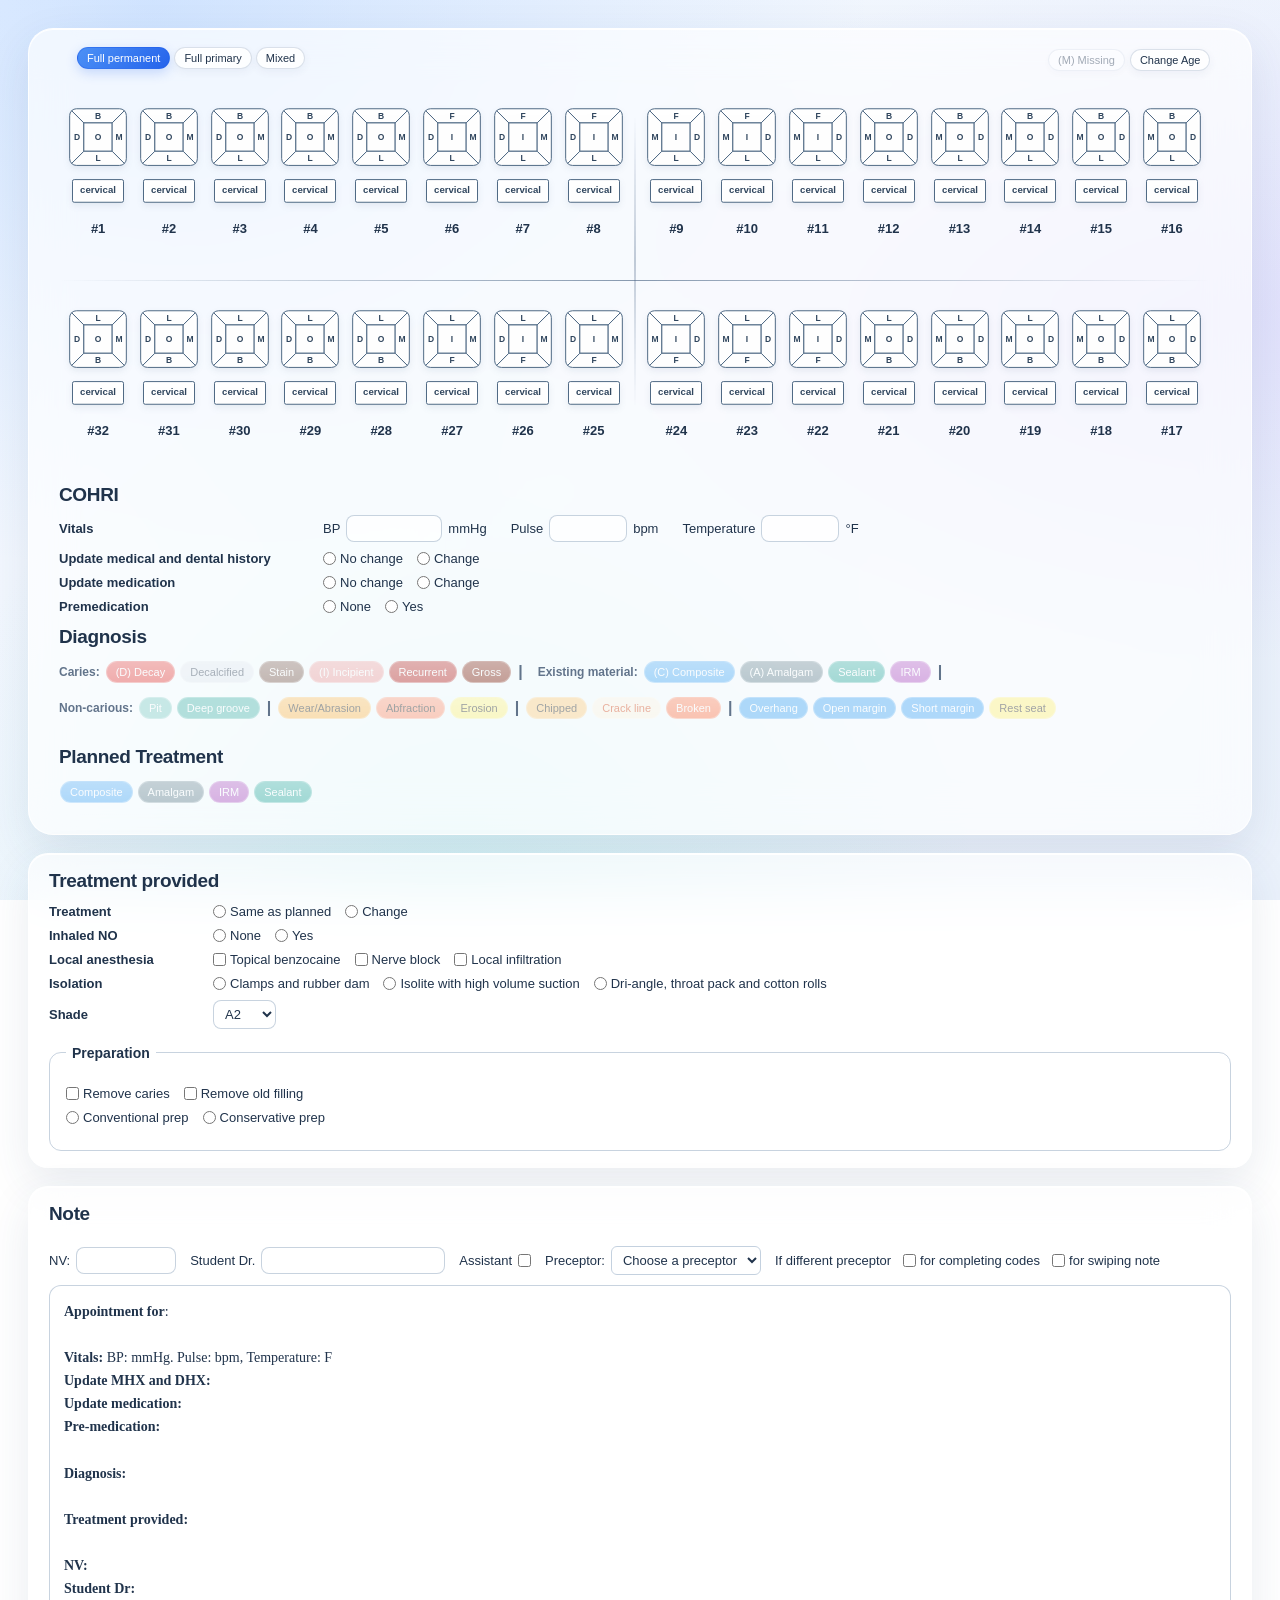
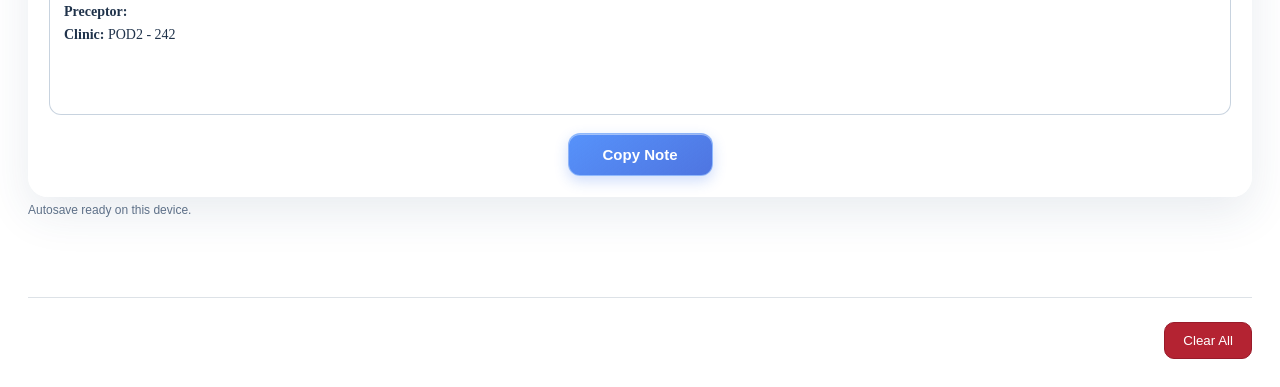
==== commit 8bf2102e: "Add files via upload" ====
--- a/index.html
+++ b/index.html
@@ -282,7 +282,7 @@
       <button id="confirmClearAll" type="button">Yes, delete all</button>
     </div>
   </dialog>
-  <script src="script.js?v=sealant-treatment-20261022"></script>
+  <script src="script.js?v=cervical-label-20261023"></script>
 
 <script>
 // Preserve one line per category without adding horizontal scrolling.
